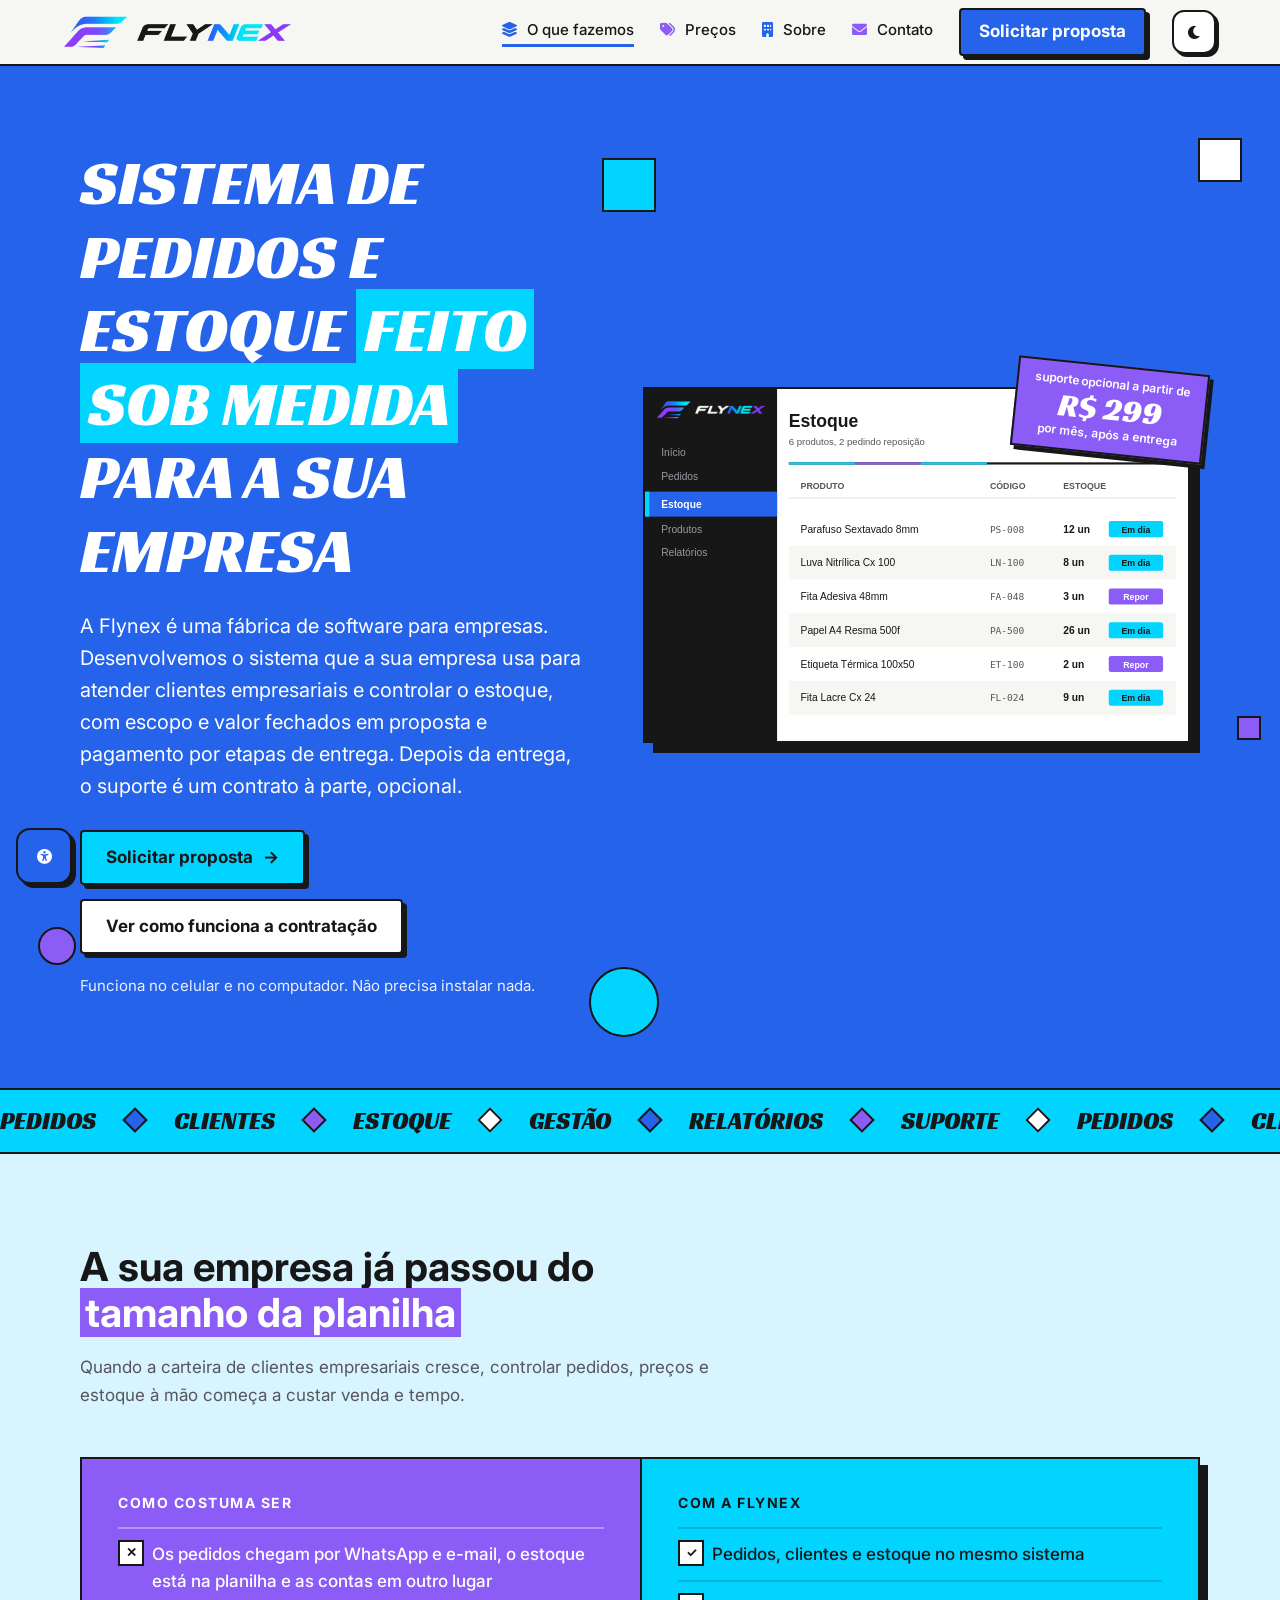
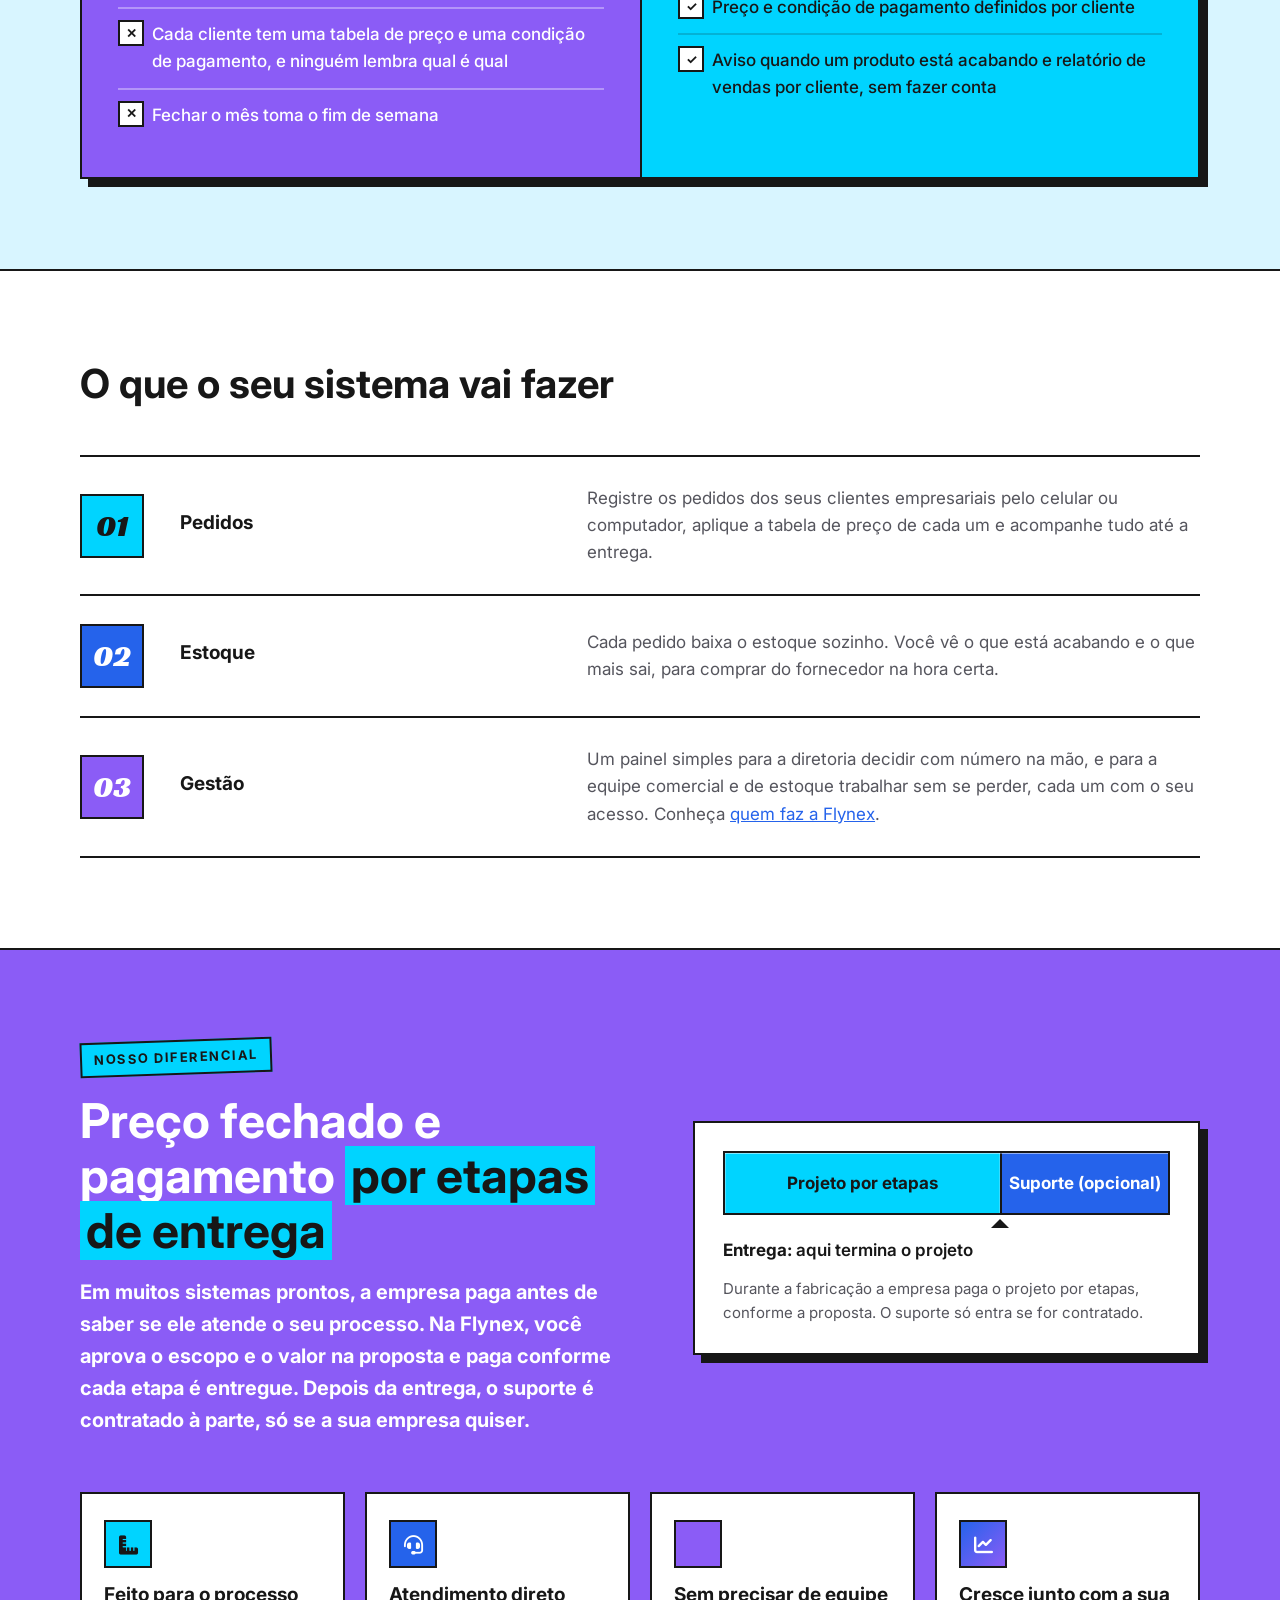
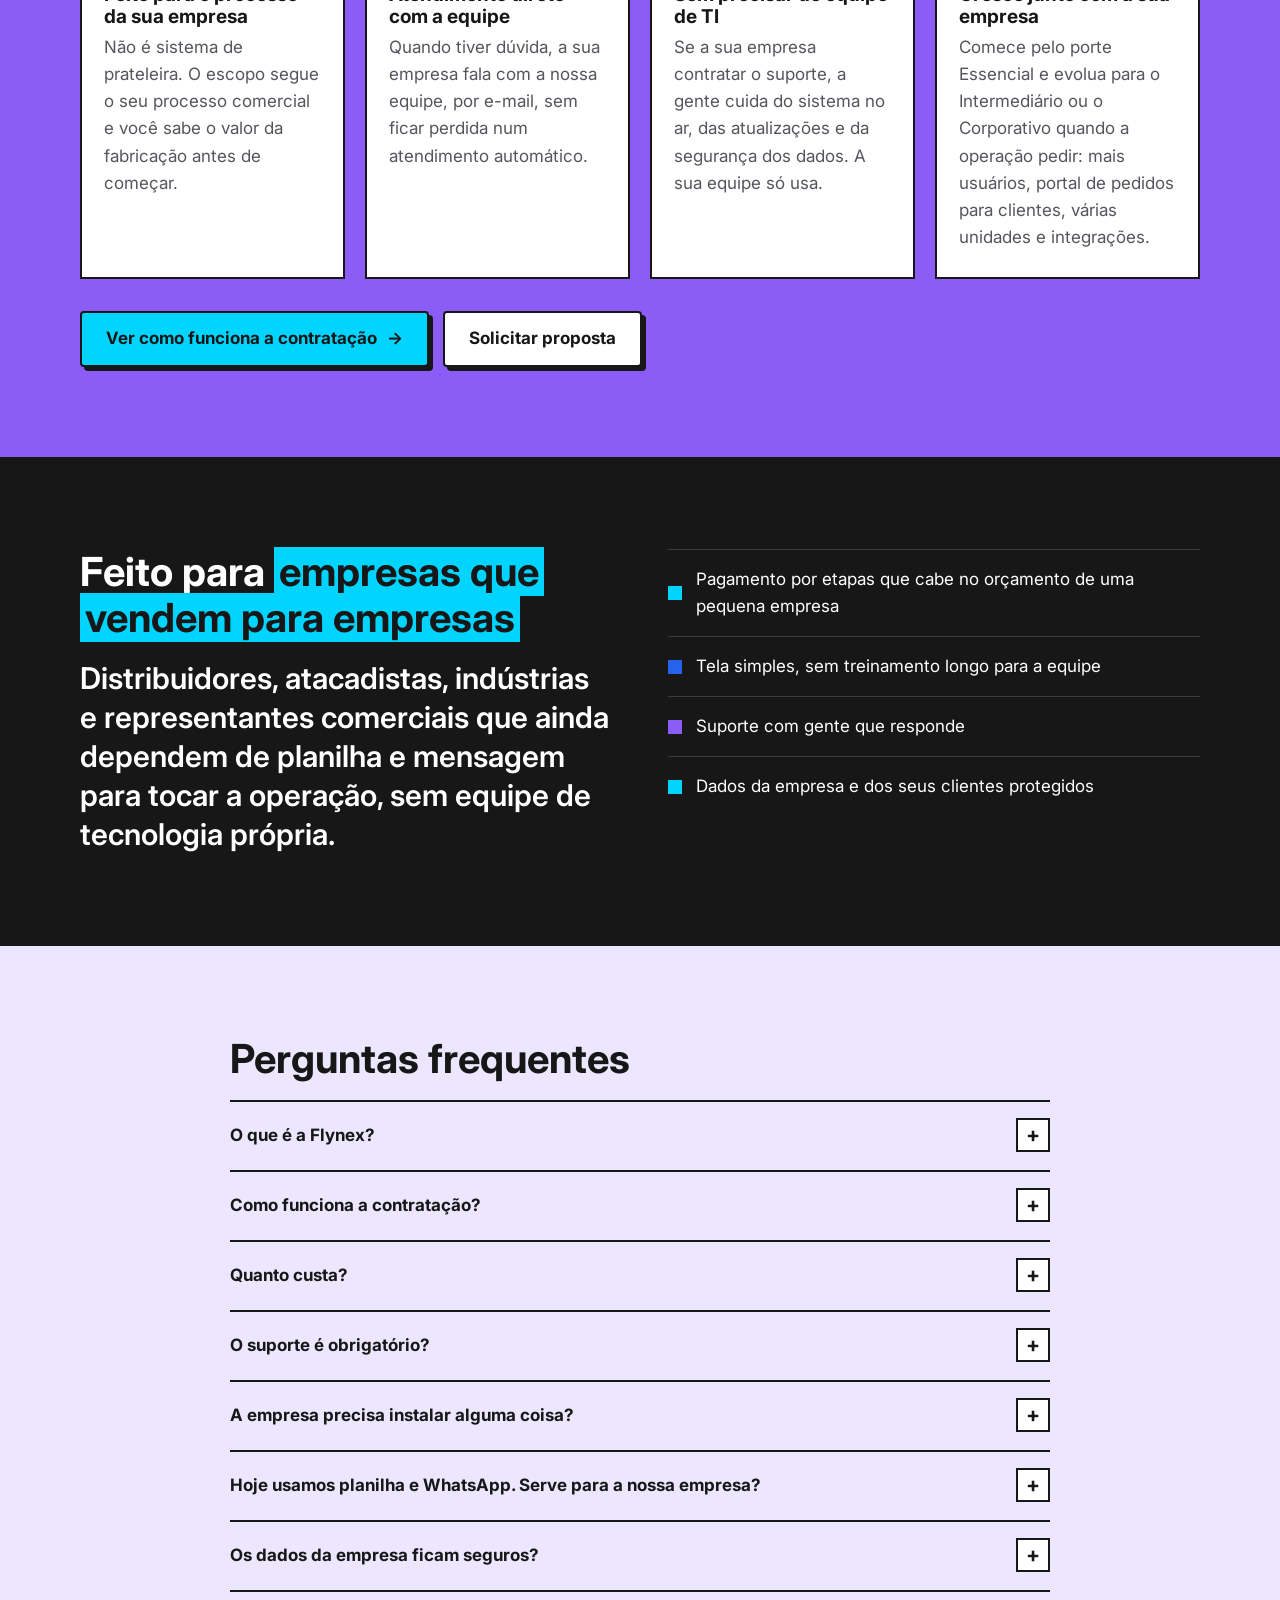
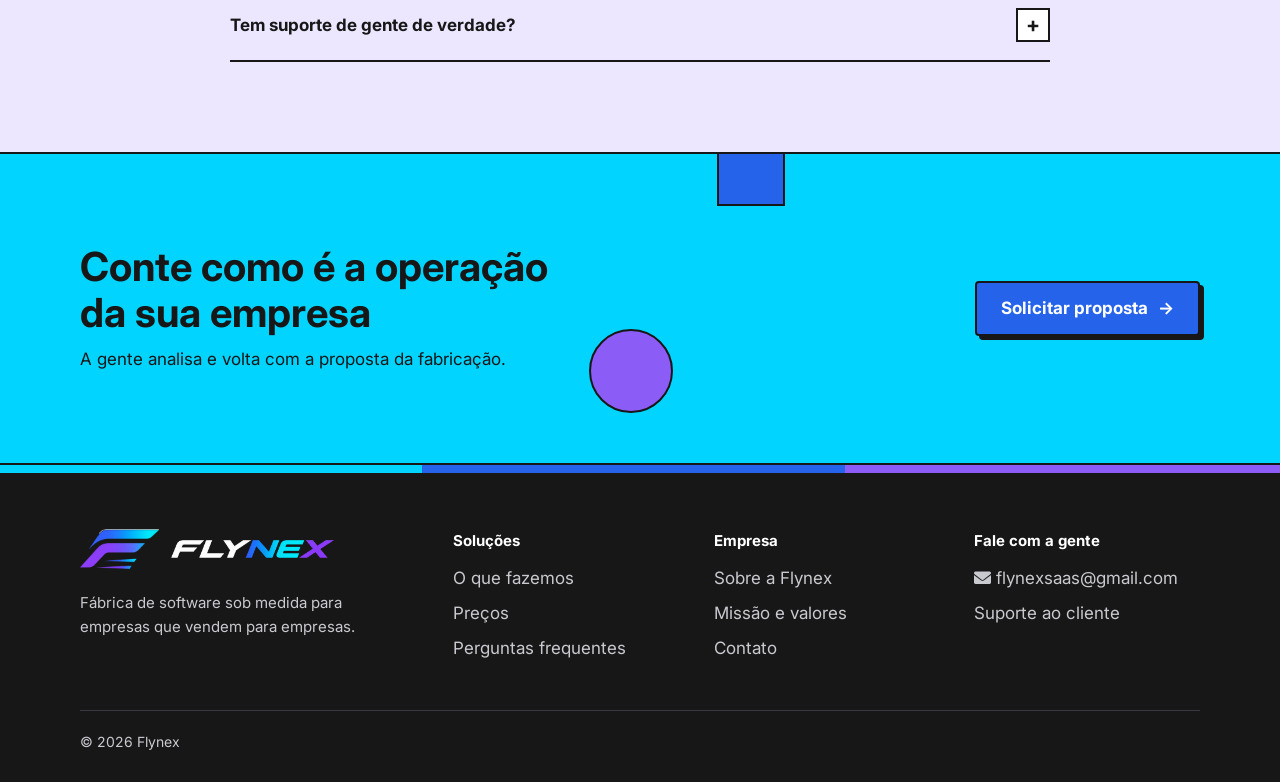
==== index.html @ c8883fd5 "Primeira versão do site Flynex (B2B) Co-Authored-By: Claude Sonnet 5.5 <noreply@anthropic.com> Claud" ====
<!doctype html>
<html lang="pt-BR">
  <head>
    <meta charset="UTF-8" />
    <meta name="viewport" content="width=device-width, initial-scale=1.0" />
    <title>
      Flynex | Software sob medida para empresas: pedidos e estoque
    </title>
    <meta name="theme-color" content="#2563EB" />
    <link rel="icon" href="IMG/favicon-32.png" type="image/png" sizes="32x32" />
    <link rel="icon" href="IMG/icon-192.png" type="image/png" sizes="192x192" />
    <link rel="apple-touch-icon" href="IMG/apple-touch-icon.png" />
    <link
      rel="stylesheet"
      href="https://fonts.googleapis.com/css2?family=Inter:wght@400;500;600;700&family=Racing+Sans+One&display=swap"
    />
    <link
      rel="stylesheet"
      href="https://cdnjs.cloudflare.com/ajax/libs/font-awesome/6.0.0-beta3/css/all.min.css"
    />
    <link rel="stylesheet" href="CSS/style.css" />
    <link rel="stylesheet" href="CSS/acessibilidade.css" />
    <link rel="stylesheet" href="CSS/tema.css" />
    <script>
      document.documentElement.classList.add("js");
    </script>
    <script src="JS/tema.js"></script>
    <script src="JS/acessibilidade.js"></script>
  </head>

  <body>
    <div class="progress" id="progress"></div>
    <header>
      <a class="logo" href="index.html" aria-label="Flynex, página inicial"
        ><img class="logo-mark logo-mark-claro" src="IMG/logo-simbolo.png" alt="" width="63" height="32" /><img class="logo-mark logo-mark-escuro" src="IMG/logo-simbolo-escuro.png" alt="" width="86" height="32" /><img
          class="logo-word logo-word-claro"
          src="IMG/logotipo-claro.png"
          alt="Flynex"
          width="150"
          height="17" /><img
          class="logo-word logo-word-escuro"
          src="IMG/logotipo-escuro.png"
          alt="Flynex"
          width="150"
          height="17"
      /></a>
      <button class="burger" id="burger">
        <span></span><span></span><span></span>
      </button>
      <nav id="menu">
        <a href="index.html#solucoes" class="ativo"
          ><i class="fas fa-layer-group"></i> O que fazemos</a
        >
        <a href="precos.html"><i class="fas fa-tags"></i> Preços</a>
        <a href="sobre.html"><i class="fas fa-building"></i> Sobre</a>
        <a href="contato.html"><i class="fas fa-envelope"></i> Contato</a>
        <a class="btn btn-primary btn-sm" href="contato.html?assunto=proposta"
          >Solicitar proposta</a
        >
      </nav>
    </header>

    <main id="conteudo">
      <section class="hero">
        <div class="shapes">
          <span></span><span></span><span></span><span></span><span></span>
        </div>
        <div class="container hero-grid">
          <div class="hero-txt">
            <h1>
              Sistema de pedidos e estoque
              <span class="hl">feito sob medida</span> para a sua empresa
            </h1>
            <p class="lead">
              A Flynex é uma fábrica de software para empresas. Desenvolvemos o sistema que a sua empresa usa para atender clientes empresariais e controlar o estoque, com escopo e valor fechados em proposta e pagamento por etapas de entrega. Depois da entrega, o suporte é um contrato à parte, opcional.
            </p>
            <div class="cta-row">
              <a
                class="btn btn-cyan btn-go"
                href="contato.html?assunto=proposta"
                >Solicitar proposta</a
              >
              <a class="btn" href="precos.html">Ver como funciona a contratação</a>
            </div>
            <p class="fine">
              Funciona no celular e no computador. Não precisa instalar nada.
            </p>
          </div>
          <div class="shot-wrap">
            <div class="sticker">
              <small>suporte opcional a partir de</small><strong>R$ 299</strong ><small>por mês, após a entrega</small>
            </div>
            <img
              class="shot"
              src="IMG/tela-estoque.svg"
              alt="Tela de estoque da Flynex com lista de produtos, quantidades e aviso de reposição"
            />
          </div>
        </div>
      </section>

      <div class="strip">
        <div class="strip-track">
          <span>Pedidos</span><span>Clientes</span><span>Estoque</span
          ><span>Gestão</span><span>Relatórios</span><span>Suporte</span>
          <span>Pedidos</span><span>Clientes</span><span>Estoque</span
          ><span>Gestão</span><span>Relatórios</span><span>Suporte</span>
        </div>
      </div>

      <section class="block bg-sky">
        <div class="container">
          <div class="intro reveal">
            <h2>
              A sua empresa já passou do
              <span class="hl hl-purple">tamanho da planilha</span>
            </h2>
            <p>
              Quando a carteira de clientes empresariais cresce, controlar
              pedidos, preços e estoque à mão começa a custar venda e tempo.
            </p>
          </div>
          <div class="vs reveal">
            <div class="antes">
              <h3>Como costuma ser</h3>
              <ul>
                <li>
                  Os pedidos chegam por WhatsApp e e-mail, o estoque está na
                  planilha e as contas em outro lugar
                </li>
                <li>
                  Cada cliente tem uma tabela de preço e uma condição de
                  pagamento, e ninguém lembra qual é qual
                </li>
                <li>Fechar o mês toma o fim de semana</li>
              </ul>
            </div>
            <div class="depois">
              <h3>Com a Flynex</h3>
              <ul>
                <li>Pedidos, clientes e estoque no mesmo sistema</li>
                <li>Preço e condição de pagamento definidos por cliente</li>
                <li>
                  Aviso quando um produto está acabando e relatório de vendas
                  por cliente, sem fazer conta
                </li>
              </ul>
            </div>
          </div>
        </div>
      </section>

      <section class="block bg-white" id="solucoes">
        <div class="container">
          <div class="intro reveal">
            <h2>O que o seu sistema vai fazer</h2>
          </div>
          <div class="rows">
            <div class="row reveal">
              <span class="n">01</span>
              <h3>Pedidos</h3>
              <p>
                Registre os pedidos dos seus clientes empresariais pelo celular
                ou computador, aplique a tabela de preço de cada um e acompanhe
                tudo até a entrega.
              </p>
            </div>
            <div class="row reveal">
              <span class="n">02</span>
              <h3>Estoque</h3>
              <p>
                Cada pedido baixa o estoque sozinho. Você vê o que está acabando
                e o que mais sai, para comprar do fornecedor na hora certa.
              </p>
            </div>
            <div class="row reveal">
              <span class="n">03</span>
              <h3>Gestão</h3>
              <p>
                Um painel simples para a diretoria decidir com número na mão, e
                para a equipe comercial e de estoque trabalhar sem se perder,
                cada um com o seu acesso. Conheça
                <a href="sobre.html">quem faz a Flynex</a>.
              </p>
            </div>
          </div>
        </div>
      </section>

      <section class="block bg-purple" id="diferencial">
        <div class="container">
          <div class="diff-top">
            <div class="reveal">
              <span class="kicker">Nosso diferencial</span>
              <h2>
                Preço fechado e pagamento <span class="hl">por etapas de entrega</span>
              </h2>
              <p class="diff-lead">
                Em muitos sistemas prontos, a empresa paga antes de saber se ele atende o seu processo. Na Flynex, você aprova o escopo e o valor na proposta e paga conforme cada etapa é entregue. Depois da entrega, o suporte é contratado à parte, só se a sua empresa quiser.
              </p>
            </div>
            <div class="timeline reveal">
              <div class="tl-bar">
                <div class="tl-a"><span>Projeto por etapas</span></div>
                <div class="tl-b"><span>Suporte (opcional)</span></div>
              </div>
              <p class="tl-flag">
                <strong>Entrega:</strong> aqui termina o projeto
              </p>
              <p class="tl-sub">
                Durante a fabricação a empresa paga o projeto por etapas, conforme a proposta. O suporte só entra se for contratado.
              </p>
            </div>
          </div>
          <div class="diff-cards">
            <article class="reveal">
              <i class="fas fa-ruler-combined"></i>
              <h3>Feito para o processo da sua empresa</h3>
              <p>
                Não é sistema de prateleira. O escopo segue o seu processo
                comercial e você sabe o valor da fabricação antes de começar.
              </p>
            </article>
            <article class="reveal">
              <i class="fas fa-headset"></i>
              <h3>Atendimento direto com a equipe</h3>
              <p>
                Quando tiver dúvida, a sua empresa fala com a nossa equipe, por
                e-mail, sem ficar perdida num atendimento automático.
              </p>
            </article>
            <article class="reveal">
              <i class="fas fa-shield-halved"></i>
              <h3>Sem precisar de equipe de TI</h3>
              <p>
                Se a sua empresa contratar o suporte, a gente cuida do sistema no ar, das atualizações e da segurança dos dados. A sua equipe só usa.
              </p>
            </article>
            <article class="reveal">
              <i class="fas fa-chart-line"></i>
              <h3>Cresce junto com a sua empresa</h3>
              <p>
                Comece pelo porte Essencial e evolua para o Intermediário ou o
                Corporativo quando a operação pedir: mais usuários, portal de
                pedidos para clientes, várias unidades e integrações.
              </p>
            </article>
          </div>
          <div class="diff-cta reveal">
            <a class="btn btn-cyan btn-go" href="precos.html"
              >Ver como funciona a contratação</a
            ><a class="btn" href="contato.html?assunto=proposta"
              >Solicitar proposta</a
            >
          </div>
        </div>
      </section>

      <section class="block dark">
        <div class="container split">
          <div class="reveal">
            <h2>
              Feito para <span class="hl">empresas que vendem para empresas</span>
            </h2>
            <p class="big">
              Distribuidores, atacadistas, indústrias e representantes
              comerciais que ainda dependem de planilha e mensagem para tocar a
              operação, sem equipe de tecnologia própria.
            </p>
          </div>
          <ul class="checks reveal">
            <li>Pagamento por etapas que cabe no orçamento de uma pequena empresa</li>
            <li>Tela simples, sem treinamento longo para a equipe</li>
            <li>Suporte com gente que responde</li>
            <li>Dados da empresa e dos seus clientes protegidos</li>
          </ul>
        </div>
      </section>

      <section class="block bg-lilac" id="perguntas">
        <div class="container perguntas">
          <h2 class="reveal">Perguntas frequentes</h2>
          <details class="reveal">
            <summary>O que é a Flynex?</summary>
            <p>
              É uma fábrica de software para empresas. A gente constrói o
              sistema de pedidos e estoque sob medida para a operação da sua
              empresa e entrega pronto. Depois, se a empresa quiser, seguimos cuidando dele com um contrato de suporte. A sua equipe usa pelo navegador ou pelo
              celular.
            </p>
          </details>
          <details class="reveal">
            <summary>Como funciona a contratação?</summary>
            <p>
              A sua empresa envia a solicitação de proposta e conta como a
              operação funciona hoje. A gente analisa e responde por e-mail com
              a proposta, com o escopo e o valor da fabricação. Aprovada a
              proposta, começamos a fabricação.
            </p>
          </details>
          <details class="reveal">
            <summary>Quanto custa?</summary>
            <p>
              São duas partes. O projeto de fabricação, cujo valor depende do porte e vem fechado na proposta, pago por etapas, e o contrato de suporte, opcional, a partir de R$ 299 por mês, que só começa depois da entrega.
            </p>
          </details>
          <details class="reveal">
            <summary>O suporte é obrigatório?</summary>
            <p>
              Não. Depois da entrega, a sua empresa decide se contrata o suporte. Se contratar, a cobrança mensal começa a partir da entrega do software pronto.
            </p>
          </details>
          <details class="reveal">
            <summary>A empresa precisa instalar alguma coisa?</summary>
            <p>
              Não. A equipe acessa pelo navegador do computador ou do celular.
              As atualizações ficam por nossa conta e você não precisa de
              ninguém de TI.
            </p>
          </details>
          <details class="reveal">
            <summary>
              Hoje usamos planilha e WhatsApp. Serve para a nossa empresa?
            </summary>
            <p>
              Foi feito para esse caso. A ideia é parar de conferir estoque e
              preço na mão e ter clientes, produtos e pedidos no mesmo lugar.
            </p>
          </details>
          <details class="reveal">
            <summary>Os dados da empresa ficam seguros?</summary>
            <p>
              A conexão é protegida por HTTPS e os dados só ficam acessíveis
              para quem a sua empresa autorizar.
            </p>
          </details>
          <details class="reveal">
            <summary>Tem suporte de gente de verdade?</summary>
            <p>
              Tem. A sua empresa fala com a nossa equipe por e-mail, inclusive
              para tirar dúvidas no dia a dia.
            </p>
          </details>
        </div>
      </section>

      <section class="block cta bg-cyan">
        <div class="container wrap reveal">
          <div>
            <h2>Conte como é a operação da sua empresa</h2>
            <p>A gente analisa e volta com a proposta da fabricação.</p>
          </div>
          <a
            class="btn btn-primary btn-go"
            href="contato.html?assunto=proposta"
            >Solicitar proposta</a
          >
        </div>
      </section>
    </main>

    <footer>
      <div class="container">
        <div class="fgrid">
          <div>
            <a
              class="flogo"
              href="index.html"
              aria-label="Flynex, página inicial"
              ><img class="logo-mark logo-mark-claro" src="IMG/logo-simbolo.png" alt="" width="79" height="40" loading="lazy" /><img class="logo-mark logo-mark-escuro" src="IMG/logo-simbolo-escuro.png" alt="" width="108" height="40" loading="lazy" /><img
                class="logo-word"
                src="IMG/logotipo-escuro.png"
                alt="Flynex"
                width="160"
                height="18"
                loading="lazy"
            /></a>
            <p>
              Fábrica de software sob medida para empresas que vendem para empresas.
            </p>
          </div>
          <div>
            <p class="ft">Soluções</p>
            <ul>
              <li><a href="index.html#solucoes">O que fazemos</a></li>
              <li><a href="precos.html">Preços</a></li>
              <li><a href="index.html#perguntas">Perguntas frequentes</a></li>
            </ul>
          </div>
          <div>
            <p class="ft">Empresa</p>
            <ul>
              <li><a href="sobre.html">Sobre a Flynex</a></li>
              <li><a href="sobre.html#valores">Missão e valores</a></li>
              <li><a href="contato.html">Contato</a></li>
            </ul>
          </div>
          <div>
            <p class="ft">Fale com a gente</p>
            <ul>
              <li>
                <a href="mailto:flynexsaas@gmail.com"
                  ><i class="fas fa-envelope"></i> flynexsaas@gmail.com</a
                >
              </li>
              <li><a href="contato.html?assunto=suporte">Suporte ao cliente</a></li>
            </ul>
          </div>
        </div>
        <p class="copy">&copy; 2026 Flynex</p>
      </div>
    </footer>

    <script src="JS/main.js"></script>
  </body>
</html>
---- CSS/style.css ----
:root {
  --ink: #171717;
  --paper: #f6f6f3;
  --blue: #2563eb;
  --cyan: #00d4ff;
  --purple: #8b5cf6;
  --sky: #d8f5ff;
  --lilac: #ece6ff;
  --muted: #55555d;
  --line: #dadad4;
  --surface: #ffffff;
  --dark: #171717;
}

* {
  margin: 0;
  padding: 0;
  box-sizing: border-box;
}

html {
  scroll-behavior: smooth;
}

[id] {
  scroll-margin-top: 80px;
}

body {
  font-family: "Inter", Arial, sans-serif;
  background: var(--paper);
  color: var(--ink);
  line-height: 1.6;
  font-size: 17px;
  overflow-x: hidden;
}

img {
  max-width: 100%;
  height: auto;
  display: block;
}

a {
  color: var(--blue);
}

ul {
  list-style: none;
}

::selection {
  background: var(--cyan);
}

.container {
  width: 90%;
  max-width: 1120px;
  margin: 0 auto;
}

.container.perguntas {
  max-width: 820px;
}

h1,
h2,
h3 {
  font-weight: 700;
  line-height: 1.15;
}

h1 {
  font-family: "Racing Sans One", "Inter", sans-serif;
  font-weight: 400;
  font-size: 64px;
  text-transform: uppercase;
}

h2 {
  font-size: 40px;
  margin-bottom: 18px;
}

h3 {
  font-size: 19px;
  margin-bottom: 6px;
}

.progress {
  position: fixed;
  top: 0;
  left: 0;
  width: 100%;
  height: 4px;
  z-index: 120;
  background: linear-gradient(90deg, var(--cyan), var(--blue), var(--purple));
  transform: scaleX(0);
  transform-origin: left;
}

/* ====== cabeçalho ====== */

header {
  --hh: 66px;
  height: var(--hh);
  background: var(--paper);
  border-bottom: 2px solid var(--ink);
  position: sticky;
  top: 0;
  z-index: 100;
  padding: 0 5%;
  display: flex;
  justify-content: space-between;
  align-items: center;
  transition:
    height 0.25s,
    box-shadow 0.25s;
}

header.scrolled {
  --hh: 56px;
  box-shadow: 0 6px 0 #17171714;
}

.logo {
  display: flex;
  align-items: center;
  gap: 10px;
}

.logo .logo-mark {
  height: 32px;
  width: auto;
  transition: transform 0.3s;
}

.logo .logo-word {
  height: 17px;
  width: auto;
}

.logo:hover .logo-mark {
  transform: rotate(-6deg) scale(1.08);
}

nav {
  display: flex;
  align-items: center;
  gap: 26px;
}

nav a {
  --c: var(--blue);
  color: var(--ink);
  text-decoration: none;
  font-weight: 500;
  font-size: 15px;
  padding: 6px 0;
}

nav a:nth-child(even) {
  --c: var(--purple);
}

nav a i {
  margin-right: 6px;
  color: var(--c);
  transition: transform 0.25s;
}

nav a:hover i {
  transform: translateY(-3px) rotate(-10deg);
}

nav a::after {
  content: "";
  display: block;
  height: 3px;
  margin-top: 2px;
  background: var(--c);
  transform: scaleX(0);
  transform-origin: left;
  transition: transform 0.25s;
}

nav a:hover::after,
nav a.ativo::after {
  transform: scaleX(1);
}

nav a.btn::after {
  display: none;
}

nav a.btn {
  color: #ffffff;
  padding: 8px 18px;
}

.burger {
  display: none;
  width: 46px;
  height: 46px;
  background: var(--cyan);
  border: 2px solid var(--ink);
  cursor: pointer;
  position: relative;
}

.burger span {
  position: absolute;
  left: 10px;
  right: 10px;
  height: 3px;
  background: var(--ink);
  transition:
    transform 0.25s,
    opacity 0.2s;
}

.burger span:nth-child(1) {
  top: 13px;
}

.burger span:nth-child(2) {
  top: 20px;
}

.burger span:nth-child(3) {
  top: 27px;
}

.burger.open span:nth-child(1) {
  transform: translateY(7px) rotate(45deg);
}

.burger.open span:nth-child(2) {
  opacity: 0;
}

.burger.open span:nth-child(3) {
  transform: translateY(-7px) rotate(-45deg);
}

/* ====== botões ====== */

.btn {
  display: inline-flex;
  align-items: center;
  justify-content: center;
  min-height: 48px;
  padding: 12px 24px;
  font-family: inherit;
  font-size: 17px;
  font-weight: 700;
  color: var(--ink);
  background: var(--surface);
  border: 2px solid var(--ink);
  border-radius: 4px;
  box-shadow: 4px 4px 0 var(--ink);
  text-decoration: none;
  cursor: pointer;
  transition:
    transform 0.15s,
    box-shadow 0.15s;
}

.btn:hover {
  transform: translate(-2px, -2px);
  box-shadow: 6px 6px 0 var(--ink);
}

.btn:active {
  transform: translate(3px, 3px);
  box-shadow: none;
}

.btn-primary {
  background: var(--blue);
  color: #ffffff;
}

.btn-cyan {
  background: var(--cyan);
}

.btn-go::after {
  content: "\2192";
  margin-left: 10px;
  transition: transform 0.2s;
}

.btn-go:hover::after {
  transform: translateX(5px);
}

/* ====== seções e fundos ====== */

section.block {
  padding: 90px 0;
  border-bottom: 2px solid var(--ink);
}

.bg-white {
  background: var(--surface);
}

.bg-sky {
  background: var(--sky);
}

.bg-lilac {
  background: var(--lilac);
}

.bg-blue {
  background: var(--blue);
  color: #ffffff;
  --a: var(--cyan);
  --b: var(--purple);
}

.bg-cyan {
  background: var(--cyan);
  --a: var(--purple);
  --b: var(--blue);
}

.bg-purple {
  background: var(--purple);
  color: #ffffff;
  --a: var(--cyan);
  --b: var(--blue);
}

.dark {
  background: var(--dark);
  color: #ffffff;
}

.dark p {
  color: #c9c9d0;
}

.intro {
  max-width: 640px;
  margin-bottom: 48px;
}

.intro p {
  color: var(--muted);
}

.hl {
  background: var(--cyan) no-repeat left / 100% 100%;
  color: var(--ink);
  padding: 0 0.12em;
  box-decoration-break: clone;
  -webkit-box-decoration-break: clone;
}

.hl-white {
  background-color: #ffffff;
}

.hl-purple {
  background-color: var(--purple);
  color: #ffffff;
}

.js .hl {
  background-size: 0% 100%;
  color: inherit;
  transition:
    background-size 0.7s ease 0.5s,
    color 0.3s ease 0.8s;
}

.js .ready .hero .hl,
.js .ready .page-hero .hl,
.js .in .hl {
  background-size: 100% 100%;
  color: var(--ink);
}

.js .ready .hl-purple,
.js .in .hl-purple {
  color: #ffffff;
}

.page-hero,
.cta {
  position: relative;
  overflow: hidden;
}

.page-hero > .container,
.cta > .container {
  position: relative;
  z-index: 1;
}

.page-hero::before,
.page-hero::after,
.cta::before,
.cta::after {
  content: "";
  position: absolute;
  border: 2px solid var(--ink);
  animation: drift 8s ease-in-out infinite;
}

.page-hero::before,
.cta::before {
  width: 120px;
  height: 120px;
  border-radius: 50%;
  background: var(--a);
  right: 8%;
  top: 18%;
}

.page-hero::after,
.cta::after {
  width: 64px;
  height: 64px;
  background: var(--b);
  right: 21%;
  bottom: -14px;
  --r: 20deg;
  animation-duration: 10s;
  animation-direction: reverse;
}

.cta::before {
  right: auto;
  left: 46%;
  top: auto;
  bottom: 16%;
  width: 80px;
  height: 80px;
}

.cta::after {
  right: auto;
  left: 56%;
  bottom: auto;
  top: -16px;
}

@keyframes drift {
  0%,
  100% {
    translate: 0 0;
    rotate: var(--r, 0deg);
  }
  50% {
    translate: 0 -16px;
    rotate: calc(var(--r, 0deg) + 16deg);
  }
}

.page-hero {
  padding: 70px 0 56px;
  border-bottom: 2px solid var(--ink);
}

.page-hero p {
  max-width: 58ch;
  margin-top: 16px;
  font-size: 20px;
}

.page-hero.bg-blue p,
.page-hero.bg-purple p {
  font-weight: 700;
}

.page-hero .container > * {
  animation: subir 0.7s ease backwards;
}

.page-hero .container > :nth-child(2) {
  animation-delay: 0.15s;
}

.page-hero .container > :nth-child(3) {
  animation-delay: 0.3s;
}

.crumbs {
  font-size: 14px;
  margin-bottom: 18px;
  font-weight: 600;
}

.crumbs a {
  color: inherit;
}

/* ====== topo da home ====== */

.hero {
  position: relative;
  padding: 80px 0 90px;
  border-bottom: 2px solid var(--ink);
  background: var(--blue);
  color: #ffffff;
  overflow: hidden;
}

.hero-grid {
  position: relative;
  z-index: 1;
  display: grid;
  grid-template-columns: 1fr 1.1fr;
  gap: 56px;
  align-items: center;
}

.hero-txt > * {
  animation: subir 0.7s ease backwards;
}

.hero-txt > :nth-child(2) {
  animation-delay: 0.25s;
}

.hero-txt > :nth-child(3) {
  animation-delay: 0.4s;
}

.hero-txt > :nth-child(4) {
  animation-delay: 0.55s;
}

.lead {
  font-size: 20px;
  margin: 22px 0 28px;
  max-width: 46ch;
}

.cta-row {
  display: flex;
  gap: 14px;
  flex-wrap: wrap;
}

.fine {
  font-size: 15px;
  margin-top: 20px;
  opacity: 0.9;
}

.shapes {
  position: absolute;
  top: 0;
  left: 0;
  right: 0;
  bottom: 0;
  pointer-events: none;
  translate: calc(var(--mx, 0) * -18px) calc(var(--my, 0) * -18px);
  transition: translate 0.4s ease-out;
}

.shapes span {
  position: absolute;
  border: 2px solid var(--ink);
  animation: drift 8s ease-in-out infinite;
}

.shapes span:nth-child(1) {
  width: 54px;
  height: 54px;
  background: var(--cyan);
  top: 9%;
  left: 47%;
  --r: 12deg;
}

.shapes span:nth-child(2) {
  width: 38px;
  height: 38px;
  background: var(--purple);
  border-radius: 50%;
  bottom: 12%;
  left: 3%;
  animation-duration: 6s;
}

.shapes span:nth-child(3) {
  width: 44px;
  height: 44px;
  background: #ffffff;
  top: 7%;
  right: 3%;
  --r: 45deg;
  animation-duration: 9s;
}

.shapes span:nth-child(4) {
  width: 70px;
  height: 70px;
  background: var(--cyan);
  border-radius: 50%;
  bottom: 5%;
  left: 46%;
  animation-duration: 11s;
}

.shapes span:nth-child(5) {
  width: 24px;
  height: 24px;
  background: var(--purple);
  bottom: 34%;
  right: 1.5%;
  --r: 30deg;
  animation-duration: 5s;
}

.shot-wrap {
  position: relative;
  padding: 0 10px 14px 0;
  translate: calc(var(--mx, 0) * 10px) calc(var(--my, 0) * 8px);
  transition: translate 0.4s ease-out;
  animation: subir 0.8s ease 0.3s backwards;
}

.shot {
  border: 2px solid var(--ink);
  background: #ffffff;
  box-shadow: 10px 10px 0 var(--ink);
  animation: flutua 6s ease-in-out infinite;
}

@keyframes flutua {
  50% {
    transform: translateY(-10px);
  }
}

.sticker {
  position: absolute;
  top: -22px;
  right: -6px;
  z-index: 2;
  display: flex;
  flex-direction: column;
  align-items: center;
  padding: 10px 16px 12px;
  background: var(--purple);
  color: #ffffff;
  border: 2px solid var(--ink);
  box-shadow: 4px 4px 0 var(--ink);
  transform: rotate(6deg);
  text-align: center;
  line-height: 1.15;
  animation: pop 0.6s ease 1s backwards;
}

.sticker small {
  font-size: 12px;
  font-weight: 600;
}

.sticker strong {
  font-family: "Racing Sans One", sans-serif;
  font-weight: 400;
  font-size: 32px;
}

@keyframes pop {
  from {
    opacity: 0;
    transform: rotate(-20deg) scale(0.4);
  }
}

.strip {
  background: var(--cyan);
  border-bottom: 2px solid var(--ink);
  overflow: hidden;
  white-space: nowrap;
}

.strip-track {
  display: inline-flex;
  animation: marquee 32s linear infinite;
}

.strip:hover .strip-track {
  animation-play-state: paused;
}

.strip span {
  font-family: "Racing Sans One", sans-serif;
  font-size: 24px;
  text-transform: uppercase;
  padding: 12px 0;
}

.strip span::after {
  content: "";
  display: inline-block;
  width: 14px;
  height: 14px;
  border: 2px solid var(--ink);
  margin: 0 30px;
  transform: rotate(45deg);
}

.strip span:nth-child(3n + 1)::after {
  background: var(--blue);
}

.strip span:nth-child(3n + 2)::after {
  background: var(--purple);
}

.strip span:nth-child(3n)::after {
  background: #ffffff;
}

@keyframes marquee {
  to {
    transform: translateX(-50%);
  }
}

.vs {
  display: grid;
  grid-template-columns: 1fr 1fr;
  border: 2px solid var(--ink);
  box-shadow: 8px 8px 0 var(--ink);
}

.vs > div {
  padding: 36px;
}

.vs .antes {
  background: var(--purple);
  color: #ffffff;
}

.vs .antes li {
  border-top-color: #b495f9;
}

.vs .depois {
  background: var(--cyan);
  border-left: 2px solid var(--ink);
}

.vs h3 {
  font-size: 14px;
  text-transform: uppercase;
  letter-spacing: 1.5px;
  margin-bottom: 16px;
}

.vs li {
  padding: 12px 0 12px 34px;
  border-top: 2px solid #04b2d5;
  font-weight: 500;
  position: relative;
}

.vs li::before {
  position: absolute;
  left: 0;
  top: 11px;
  width: 22px;
  height: 22px;
  display: flex;
  align-items: center;
  justify-content: center;
  background: var(--surface);
  color: var(--ink);
  border: 2px solid var(--ink);
  font-size: 13px;
  font-weight: 700;
}

.vs .antes li::before {
  content: "\2715";
}

.vs .depois li::before {
  content: "\2713";
}

.js .vs li {
  opacity: 0;
}

.js .vs.in li {
  opacity: 1;
  animation: entra-lado 0.5s ease backwards;
}

.js .vs.in li:nth-child(1) {
  animation-delay: 0.3s;
}

.js .vs.in li:nth-child(2) {
  animation-delay: 0.45s;
}

.js .vs.in li:nth-child(3) {
  animation-delay: 0.6s;
}

@keyframes entra-lado {
  from {
    opacity: 0;
    transform: translateX(-18px);
  }
}

.rows {
  border-top: 2px solid var(--ink);
}

.row {
  --c: var(--cyan);
  --cl: var(--sky);
  display: grid;
  grid-template-columns: 76px 1fr 1.6fr;
  gap: 24px;
  padding: 28px 0;
  border-bottom: 2px solid var(--ink);
  align-items: center;
  transition:
    padding 0.25s,
    background 0.25s;
}

.row:nth-child(2) {
  --c: var(--blue);
  --cl: #dce6fd;
}

.row:nth-child(3) {
  --c: var(--purple);
  --cl: var(--lilac);
}

.row:nth-child(n + 2) .n {
  color: #ffffff;
}

.row:hover {
  padding-left: 14px;
  background: var(--cl);
}

.row .n {
  width: 64px;
  height: 64px;
  display: flex;
  align-items: center;
  justify-content: center;
  font-family: "Racing Sans One", sans-serif;
  font-size: 30px;
  border: 2px solid var(--ink);
  background: var(--c);
  transition: transform 0.25s;
}

.row:hover .n {
  transform: rotate(-8deg) scale(1.1);
}

.row p {
  color: var(--muted);
}

.kicker {
  display: inline-block;
  background: var(--cyan);
  color: var(--ink);
  border: 2px solid var(--ink);
  font-weight: 700;
  font-size: 13px;
  letter-spacing: 1.5px;
  text-transform: uppercase;
  padding: 5px 12px;
  margin-bottom: 18px;
  transform: rotate(-2deg);
}

.diff-top {
  display: grid;
  grid-template-columns: 1.1fr 1fr;
  gap: 56px;
  align-items: center;
}

.diff-top h2 {
  font-size: 48px;
}

.diff-lead {
  font-weight: 700;
  font-size: 20px;
  max-width: 46ch;
}

.timeline {
  background: var(--surface);
  color: var(--ink);
  border: 2px solid var(--ink);
  box-shadow: 8px 8px 0 var(--ink);
  padding: 28px;
}

.tl-bar {
  display: grid;
  grid-template-columns: 62% 38%;
  height: 64px;
  border: 2px solid var(--ink);
}

.tl-bar > div {
  display: flex;
  align-items: center;
  justify-content: center;
  font-weight: 700;
}

.tl-a {
  background: var(--cyan);
}

.tl-b {
  background: var(--blue);
  color: #ffffff;
  border-left: 2px solid var(--ink);
}

.js .tl-a,
.js .tl-b {
  clip-path: inset(0 100% 0 0);
}

.js .timeline.in .tl-a {
  clip-path: inset(0);
  transition: clip-path 1s ease 0.2s;
}

.js .timeline.in .tl-b {
  clip-path: inset(0);
  transition: clip-path 0.7s ease 1.2s;
}

.tl-flag {
  position: relative;
  margin-top: 22px;
  font-weight: 600;
}

.tl-flag::before {
  content: "";
  position: absolute;
  left: 62%;
  top: -18px;
  margin-left: -9px;
  border: 9px solid transparent;
  border-top: 0;
  border-bottom-color: var(--ink);
}

.tl-sub {
  margin-top: 12px;
  color: var(--muted);
  font-size: 15px;
}

.diff-cards {
  display: grid;
  grid-template-columns: repeat(auto-fit, minmax(230px, 1fr));
  gap: 20px;
  margin-top: 56px;
}

.diff-cards article {
  background: var(--surface);
  color: var(--ink);
  border: 2px solid var(--ink);
  padding: 26px 22px;
  transition:
    transform 0.2s,
    box-shadow 0.2s;
}

.diff-cards article:hover {
  transform: translate(-3px, -3px) rotate(-0.6deg);
  box-shadow: 6px 6px 0 var(--ink);
}

.diff-cards i {
  display: flex;
  align-items: center;
  justify-content: center;
  width: 48px;
  height: 48px;
  margin-bottom: 16px;
  background: var(--cyan);
  border: 2px solid var(--ink);
  font-size: 19px;
  transition: transform 0.25s;
}

.diff-cards article:hover i {
  transform: rotate(-10deg) scale(1.12);
}

.diff-cards article:nth-child(2) i {
  background: var(--blue);
  color: #ffffff;
}

.diff-cards article:nth-child(3) i {
  background: var(--purple);
  color: #ffffff;
}

.diff-cards article:nth-child(4) i {
  background: linear-gradient(135deg, var(--blue), var(--purple));
  color: #ffffff;
}

.diff-cards p {
  color: var(--muted);
}

.diff-cta {
  margin-top: 32px;
  display: flex;
  gap: 14px;
  flex-wrap: wrap;
}

.split {
  display: grid;
  grid-template-columns: 1fr 1fr;
  gap: 56px;
  align-items: start;
}

.big {
  font-size: 30px;
  line-height: 1.3;
  font-weight: 600;
  color: #ffffff !important;
}

.checks li {
  padding: 16px 0;
  border-top: 1px solid #3a3a42;
  color: #ffffff;
  display: flex;
  align-items: center;
  gap: 14px;
  transition: padding 0.2s;
}

.checks li:hover {
  padding-left: 8px;
}

.checks li::before {
  content: "";
  flex: none;
  width: 14px;
  height: 14px;
  background: var(--cyan);
  transition: transform 0.3s;
}

.checks li:hover::before {
  transform: rotate(135deg) scale(1.2);
}

.checks li:nth-child(2)::before {
  background: var(--blue);
}

.checks li:nth-child(3)::before {
  background: var(--purple);
}

details {
  border-top: 2px solid var(--ink);
  padding: 20px 0;
}

details:last-of-type {
  border-bottom: 2px solid var(--ink);
}

summary {
  cursor: pointer;
  font-weight: 700;
  list-style: none;
  font-size: 17px;
  padding-right: 40px;
  position: relative;
  min-height: 28px;
}

summary::-webkit-details-marker {
  display: none;
}

summary:hover {
  color: var(--blue);
}

summary::after {
  content: "+";
  position: absolute;
  right: 0;
  top: -4px;
  width: 30px;
  height: 30px;
  display: flex;
  align-items: center;
  justify-content: center;
  background: var(--surface);
  color: var(--ink);
  border: 2px solid var(--ink);
  font-size: 21px;
  transition:
    transform 0.3s,
    background 0.3s,
    color 0.3s;
}

details[open] summary::after {
  content: "\2212";
  background: #000000;
  color: #ffffff;
  transform: rotate(180deg);
}

details p {
  color: var(--muted);
  margin-top: 12px;
  max-width: 68ch;
  animation: abre 0.35s ease;
}

@keyframes abre {
  from {
    opacity: 0;
    transform: translateY(-8px);
  }
}

.cta .wrap {
  display: flex;
  justify-content: space-between;
  align-items: center;
  gap: 28px;
  flex-wrap: wrap;
}

.cta h2 {
  margin: 0;
  max-width: 20ch;
}

.cta p {
  margin-top: 10px;
}

/* ===== preços ===== */

.pricebox {
  display: grid;
  grid-template-columns: 1.1fr 1fr;
  border: 2px solid var(--ink);
  box-shadow: 10px 10px 0 var(--ink);
}

.pricebox-main {
  background: var(--blue);
  color: #ffffff;
  padding: 48px;
  display: flex;
  flex-direction: column;
  justify-content: center;
}

.from {
  font-weight: 700;
  text-transform: uppercase;
  letter-spacing: 2px;
  font-size: 14px;
}

.amount {
  font-family: "Racing Sans One", sans-serif;
  font-size: 100px;
  line-height: 1;
  margin: 6px 0 10px;
  color: var(--cyan);
}

.amount small {
  font-family: "Inter", sans-serif;
  font-weight: 600;
  font-size: 19px;
  margin-left: 6px;
  color: #ffffff;
}

.when {
  font-weight: 700;
  font-size: 18px;
  max-width: 26ch;
  padding-top: 14px;
  border-top: 3px solid var(--cyan);
}

.pricebox-side {
  background: var(--surface);
  padding: 40px;
}

.pricebox-side h2 {
  font-size: 21px;
  margin-bottom: 14px;
}

.pricebox-side ul {
  margin-bottom: 20px;
}

.pricebox-side li {
  padding: 11px 0;
  border-top: 2px solid var(--line);
  display: flex;
  gap: 12px;
}

.pricebox-side li i {
  flex: none;
  display: flex;
  align-items: center;
  justify-content: center;
  width: 24px;
  height: 24px;
  margin-top: 2px;
  background: var(--cyan);
  border: 2px solid var(--ink);
  font-size: 11px;
}

.warn {
  background: var(--cyan);
  border: 2px solid var(--ink);
  padding: 14px 16px;
  font-weight: 600;
}

.flow {
  display: grid;
  grid-template-columns: repeat(3, 1fr);
  gap: 20px;
}

.flow li {
  border: 2px solid var(--ink);
  background: var(--surface);
  color: var(--ink);
  display: flex;
  flex-direction: column;
  transition:
    transform 0.2s,
    box-shadow 0.2s;
}

.flow li:hover,
.size:hover {
  transform: translate(-3px, -3px) rotate(-0.6deg);
  box-shadow: 6px 6px 0 var(--ink);
}

.flow .head {
  padding: 16px 20px;
  display: flex;
  align-items: center;
  gap: 14px;
  border-bottom: 2px solid var(--ink);
}

.flow .head b {
  font-family: "Racing Sans One", sans-serif;
  font-weight: 400;
  font-size: 35px;
  line-height: 1;
}

.flow .head h3 {
  margin: 0;
  font-size: 21px;
}

.flow li:nth-child(1) .head {
  background: var(--cyan);
}

.flow li:nth-child(2) .head {
  background: var(--blue);
  color: #ffffff;
}

.flow li:nth-child(3) .head {
  background: var(--purple);
  color: #ffffff;
}

.flow .body {
  padding: 22px 20px 24px;
}

.flow .body p {
  color: var(--muted);
}

.flow .tag {
  display: inline-block;
  margin-top: 14px;
  font-weight: 700;
  font-size: 14px;
  background: var(--dark);
  color: #ffffff;
  padding: 5px 10px;
}

.sizes {
  display: grid;
  grid-template-columns: repeat(3, 1fr);
  gap: 22px;
}

.size {
  border: 2px solid var(--ink);
  background: var(--surface);
  display: flex;
  flex-direction: column;
  transition:
    transform 0.2s,
    box-shadow 0.2s;
}

.size-head {
  padding: 18px 22px;
  border-bottom: 2px solid var(--ink);
}

.size-head h3 {
  margin: 0;
  font-size: 24px;
}

.size:nth-child(1) .size-head {
  background: var(--cyan);
}

.size:nth-child(2) .size-head {
  background: var(--blue);
  color: #ffffff;
}

.size:nth-child(3) .size-head {
  background: var(--purple);
  color: #ffffff;
}

.size-body {
  padding: 22px;
  display: flex;
  flex-direction: column;
  flex: 1;
}

.size-body > p {
  color: var(--muted);
  min-height: 5.2em;
}

.size dl {
  margin: 18px 0 24px;
  flex: 1;
}

.size dl div {
  padding: 12px 0;
  border-top: 2px solid var(--line);
  display: flex;
  justify-content: space-between;
  gap: 12px;
  flex-wrap: wrap;
}

.size dt {
  color: var(--muted);
}

.size dd {
  font-weight: 700;
  text-align: right;
}

/* ====== sobre ====== */

.two {
  display: grid;
  grid-template-columns: 1fr 1fr;
  gap: 56px;
}

.two p {
  color: var(--muted);
}

.two p + p {
  margin-top: 14px;
}

.two .destaque {
  color: var(--ink);
  font-weight: 600;
  font-size: 19px;
}

.two .destaque + p {
  margin-top: 18px;
}

.two .destaque + p a {
  color: var(--ink);
  font-weight: 700;
}

.miv-top {
  display: grid;
  grid-template-columns: 1fr 1fr;
  gap: 24px;
}

.miv-card {
  position: relative;
  overflow: hidden;
  min-height: 290px;
  padding: 46px;
  display: flex;
  flex-direction: column;
  justify-content: flex-end;
  border: 2px solid var(--ink);
  box-shadow: 8px 8px 0 var(--ink);
  transition:
    transform 0.25s,
    box-shadow 0.25s;
}

.miv-card:hover {
  transform: translate(-4px, -4px);
  box-shadow: 12px 12px 0 var(--ink);
}

.miv-card.missao {
  background: var(--blue);
  color: #ffffff;
}

.miv-card.visao {
  background: var(--cyan);
}

.miv-card > i {
  position: absolute;
  right: -14px;
  top: -10px;
  font-size: 190px;
  line-height: 1;
  opacity: 0.16;
  transform: rotate(-12deg);
  transition: transform 0.6s;
}

.miv-card:hover > i {
  transform: rotate(0) scale(1.08);
}

.tag-miv {
  position: relative;
  align-self: flex-start;
  margin-bottom: 18px;
  padding: 5px 14px;
  border: 2px solid var(--ink);
  background: var(--dark);
  color: #ffffff;
  font-weight: 700;
  font-size: 13px;
  letter-spacing: 2px;
  text-transform: uppercase;
}

.missao .tag-miv {
  background: #ffffff;
  color: var(--ink);
}

.miv-card p {
  position: relative;
  font-size: 28px;
  line-height: 1.3;
  font-weight: 600;
}

.miv-sub {
  display: flex;
  align-items: center;
  gap: 16px;
  margin: 60px 0 22px;
  font-size: 32px;
}

.miv-sub::after {
  content: "";
  flex: 1;
  height: 2px;
  background: var(--ink);
}

.miv-vals {
  display: grid;
  grid-template-columns: repeat(3, 1fr);
  gap: 20px;
}

.val {
  --c: var(--cyan);
  --cl: #bff4ff;
  position: relative;
  overflow: hidden;
  background: var(--surface);
  border: 2px solid var(--ink);
  padding: 34px 22px 28px;
  transition:
    transform 0.2s,
    box-shadow 0.2s;
}

.val:nth-child(2) {
  --c: var(--blue);
  --cl: #c5d5fa;
}

.val:nth-child(3) {
  --c: var(--purple);
  --cl: #e0d4fd;
}

.val::before {
  content: "";
  position: absolute;
  left: 0;
  right: 0;
  top: 0;
  height: 8px;
  background: var(--c);
  transition: height 0.3s;
}

.val:hover {
  transform: translate(-3px, -3px) rotate(-0.6deg);
  box-shadow: 6px 6px 0 var(--ink);
}

.val:hover::before {
  height: 14px;
}

.val .n {
  position: absolute;
  right: 18px;
  top: 26px;
  font-family: "Racing Sans One", sans-serif;
  font-size: 45px;
  line-height: 1;
  color: var(--cl);
}

.val i {
  display: flex;
  align-items: center;
  justify-content: center;
  width: 54px;
  height: 54px;
  margin-bottom: 18px;
  background: var(--c);
  border: 2px solid var(--ink);
  font-size: 21px;
  transition: transform 0.3s;
}

.val:nth-child(n + 2) i {
  color: #ffffff;
}

.val:hover i {
  transform: rotate(-10deg) scale(1.12);
}

.val h3 {
  font-size: 22px;
}

.val p {
  color: var(--muted);
}

/* ====== contato ====== */

form {
  display: grid;
  gap: 18px;
}

label {
  font-weight: 700;
  font-size: 15px;
  display: block;
  margin-bottom: 6px;
}

input,
textarea,
select {
  width: 100%;
  min-height: 48px;
  padding: 12px 14px;
  background: var(--surface);
  border: 2px solid var(--ink);
  border-radius: 4px;
  font-family: inherit;
  font-size: 17px;
  color: var(--ink);
  transition:
    box-shadow 0.15s,
    transform 0.15s;
}

input:focus,
textarea:focus,
select:focus {
  outline: none;
  box-shadow: 4px 4px 0 var(--cyan);
  transform: translate(-2px, -2px);
}

form > div:nth-child(2) :focus {
  box-shadow: 4px 4px 0 var(--purple);
}

form > div:nth-child(3) :focus {
  box-shadow: 4px 4px 0 var(--blue);
}

textarea {
  resize: vertical;
}

.note {
  font-size: 14px;
  color: var(--muted);
}

.side {
  border: 2px solid var(--ink);
  background: var(--cyan);
  padding: 34px;
  align-self: start;
  box-shadow: 8px 8px 0 var(--ink);
}

.side h2 {
  font-size: 24px;
}

.side p {
  margin-top: 12px;
  overflow-wrap: anywhere;
}

.side a {
  color: var(--ink);
  font-weight: 700;
}

.side i {
  margin-right: 8px;
  display: inline-block;
}

/* ====== 404 ====== */

.nf {
  padding: 140px 0;
}

.nf .lead {
  color: var(--muted);
  font-size: 19px;
}

.n404 span {
  width: 100px;
  height: 100px;
  display: flex;
  align-items: center;
  justify-content: center;
  font-family: "Racing Sans One", sans-serif;
  font-size: 70px;
  border: 2px solid var(--ink);
  box-shadow: 5px 5px 0 var(--ink);
}

.n404 span {
  width: 100px;
  height: 100px;
  display: flex;
  align-items: center;
  justify-content: center;
  font-family: "Racing Sans One", sans-serif;
  font-size: 70px;
  border: 2px solid var(--ink);
  box-shadow: 5px 5px 0 var(--ink);
  animation: pula 1.8s ease-in-out infinite;
}

.n404 span:nth-child(1) {
  background: var(--purple);
  color: #ffffff;
}

.n404 span:nth-child(2) {
  background: var(--cyan);
  animation-delay: 0.2s;
}

.n404 span:nth-child(3) {
  background: var(--blue);
  color: #ffffff;
  animation-delay: 0.4s;
}

/* ====== rodapé ====== */

footer {
  position: relative;
  background: var(--dark);
  color: #c9c9d0;
  padding: 64px 0 28px;
}

footer::before {
  content: "";
  position: absolute;
  top: 0;
  left: 0;
  right: 0;
  height: 8px;
  background: linear-gradient(
    90deg,
    var(--cyan) 33%,
    var(--blue) 33% 66%,
    var(--purple) 66%
  );
}

.flogo {
  display: inline-flex;
  align-items: center;
  gap: 12px;
}

.flogo .logo-mark {
  height: 40px;
  width: auto;
}

.flogo .logo-word {
  height: 18px;
  width: auto;
}

.fgrid {
  display: grid;
  grid-template-columns: 1.5fr 1fr 1fr 1fr;
  gap: 34px;
}

.ft {
  font-weight: 700;
  color: #ffffff;
  margin-bottom: 12px;
  font-size: 15px;
}

.fgrid li {
  margin-bottom: 8px;
  overflow-wrap: anywhere;
}

.fgrid a {
  color: #c9c9d0;
  text-decoration: none;
  transition:
    color 0.2s,
    padding 0.2s;
}

.fgrid a:hover {
  color: var(--cyan);
  padding-left: 4px;
}

.fgrid p {
  font-size: 15px;
  margin-top: 14px;
  max-width: 32ch;
}

.fgrid .ft {
  margin-top: 0;
}

.copy {
  margin-top: 40px;
  padding-top: 20px;
  border-top: 1px solid #3a3a42;
  font-size: 14px;
}

/* ====== animações de entrada ====== */

@keyframes subir {
  from {
    opacity: 0;
    transform: translateY(26px);
  }
}

@keyframes da-esquerda {
  from {
    opacity: 0;
    transform: translateX(-40px);
  }
}

@keyframes da-direita {
  from {
    opacity: 0;
    transform: translateX(40px);
  }
}

@keyframes surge {
  from {
    opacity: 0;
    transform: translateY(30px) scale(0.92) rotate(-2deg);
  }
}

.js .reveal {
  opacity: 0;
}

.js .reveal.in {
  opacity: 1;
  animation: subir 0.65s ease backwards;
  animation-delay: var(--d, 0s);
}

.js .two > .reveal.in:nth-child(odd),
.js .split > .reveal.in:nth-child(odd),
.js .diff-top > .reveal.in:nth-child(odd),
.js .miv-top > .reveal.in:nth-child(odd) {
  animation-name: da-esquerda;
}

.js .two > .reveal.in:nth-child(even),
.js .split > .reveal.in:nth-child(even),
.js .diff-top > .reveal.in:nth-child(even),
.js .miv-top > .reveal.in:nth-child(even) {
  animation-name: da-direita;
}

.js .flow > .reveal.in,
.js .sizes > .reveal.in,
.js .diff-cards > .reveal.in,
.js .miv-vals > .reveal.in {
  animation-name: surge;
}

.tema-btn {
  background: none;
  border: 2px solid var(--ink);
  border-radius: 4px;
  width: 38px;
  height: 38px;
  display: grid;
  place-items: center;
  cursor: pointer;
  color: var(--ink);
  font-size: 16px;
}

.tema-btn:hover {
  background: var(--cyan);
}

/* ====== telas menores ====== */

@media (max-width: 1000px) {
  .fgrid {
    grid-template-columns: 1fr 1fr;
  }
  .flow,
  .sizes,
  .miv-vals {
    grid-template-columns: 1fr;
  }
  .size-body > p {
    min-height: 0;
  }
}

@media (max-width: 900px) {
  h1 {
    font-size: 44px;
  }
  h2 {
    font-size: 32px;
  }
  .diff-top h2 {
    font-size: 34px;
  }
  section.block {
    padding: 60px 0;
  }
  .burger {
    display: block;
  }
  nav {
    position: fixed;
    top: var(--hh);
    left: 0;
    right: 0;
    flex-direction: column;
    align-items: stretch;
    gap: 0;
    padding: 8px 5% 24px;
    background: var(--paper);
    border-bottom: 2px solid var(--ink);
    opacity: 0;
    visibility: hidden;
    transform: translateY(-10px);
    transition:
      opacity 0.25s,
      transform 0.25s,
      visibility 0.25s;
  }
  nav.open {
    opacity: 1;
    visibility: visible;
    transform: none;
  }
  nav a {
    font-size: 18px;
    padding: 14px 0;
    border-bottom: 1px solid var(--line);
  }
  nav a::after {
    display: none;
  }
  nav a.btn {
    margin-top: 18px;
    border-bottom: 2px solid var(--ink);
  }
  .hero-grid,
  .split,
  .vs,
  .diff-top,
  .two,
  .miv-top,
  .diff-cards {
    grid-template-columns: 1fr;
  }
  .vs .depois {
    border-left: 0;
    border-top: 2px solid var(--ink);
  }
  .row {
    grid-template-columns: 64px 1fr;
    gap: 6px 16px;
    align-items: start;
  }
  .row .n {
    width: 54px;
    height: 54px;
    grid-row: span 2;
  }
  .row p {
    grid-column: 2;
  }
  .shot-wrap {
    max-width: 640px;
  }
  .shapes span:nth-child(1),
  .shapes span:nth-child(4) {
    display: none;
  }
  .cta::before,
  .cta::after {
    display: none;
  }
}

@media (max-width: 800px) {
  .pricebox {
    grid-template-columns: 1fr;
    box-shadow: 6px 6px 0 var(--ink);
  }
  .pricebox-main,
  .pricebox-side {
    padding: 26px;
  }
  .amount {
    font-size: 70px;
  }
}

@media (max-width: 700px) {
  .page-hero::before,
  .page-hero::after,
  .shapes {
    display: none;
  }
}

@media (max-width: 560px) {
  h1 {
    font-size: 34px;
  }
  .fgrid {
    grid-template-columns: 1fr;
    gap: 28px;
  }
  .btn {
    width: 100%;
  }
  .shot {
    box-shadow: 6px 6px 0 var(--ink);
  }
  .sticker {
    top: -26px;
    right: 0;
    padding: 8px 12px 10px;
  }
  .sticker strong {
    font-size: 26px;
  }
  .side {
    box-shadow: 5px 5px 0 var(--ink);
  }
  .n404 span {
    width: 70px;
    height: 70px;
    font-size: 42px;
  }
}

@media (prefers-reduced-motion: reduce) {
  * {
    animation-duration: 0.01ms !important;
    transition-duration: 0.01ms !important;
  }
}
---- CSS/acessibilidade.css ----
/* ===== Menu de acessibilidade ===== */

.a11y-raiz {
  position: fixed;
  left: 16px;
  bottom: 16px;
  z-index: 200;
  font-family: "Inter", Arial, sans-serif;
  font-size: 15px;
  line-height: 1.4;
  color: #171717;
}

.a11y-raiz button {
  font-family: inherit;
  font-size: inherit;
  cursor: pointer;
}

.a11y-abrir {
  width: 56px;
  height: 56px;
  display: grid;
  place-items: center;
  background: #2563eb;
  color: #fff;
  font-size: 24px;
  border: 2px solid #171717;
  border-radius: 14px;
  box-shadow: 4px 4px 0 #171717;
  transition:
    transform 0.15s,
    box-shadow 0.15s;
}

.a11y-abrir:hover {
  transform: translate(-2px, -2px);
  box-shadow: 6px 6px 0 #171717;
}

.a11y-abrir[aria-expanded="true"] {
  background: #8b5cf6;
}

.a11y-painel {
  position: absolute;
  left: 0;
  bottom: 70px;
  width: min(360px, calc(100vw - 32px));
  max-height: calc(100vh - 110px);
  overflow-y: auto;
  background: #f6f6f3;
  border: 2px solid #171717;
  border-radius: 16px;
  box-shadow: 6px 6px 0 #171717;
}

.a11y-painel[hidden] {
  display: none;
}

.a11y-topo {
  display: flex;
  align-items: center;
  justify-content: space-between;
  padding: 12px 14px 12px 18px;
  background: #00d4ff;
  border-bottom: 2px solid #171717;
  position: sticky;
  top: 0;
}

.a11y-topo h2 {
  font-family: "Racing Sans One", "Inter", sans-serif;
  font-size: 22px;
  font-weight: 400;
  letter-spacing: 0.02em;
  margin: 0;
  padding: 0;
  line-height: 1.2;
}

.a11y-fechar {
  width: 36px;
  height: 36px;
  display: grid;
  place-items: center;
  background: #fff;
  border: 2px solid #171717;
  border-radius: 10px;
}

.a11y-corpo {
  padding: 14px;
  display: grid;
  gap: 12px;
}

.a11y-tamanho {
  display: flex;
  align-items: center;
  justify-content: space-between;
  gap: 10px;
  background: #fff;
  border: 2px solid #171717;
  border-radius: 12px;
  padding: 8px 10px 8px 14px;
}

.a11y-rotulo {
  font-weight: 700;
}

.a11y-tamanho-botoes {
  display: flex;
  align-items: center;
  gap: 6px;
}

.a11y-tamanho-botoes button {
  width: 44px;
  height: 40px;
  background: #ece6ff;
  border: 2px solid #171717;
  border-radius: 10px;
  font-weight: 700;
}

.a11y-visor {
  min-width: 48px;
  text-align: center;
  font-weight: 700;
}

.a11y-grade {
  display: grid;
  grid-template-columns: 1fr 1fr;
  gap: 8px;
}

.a11y-opcao,
.a11y-reset {
  display: flex;
  align-items: center;
  gap: 10px;
  min-height: 48px;
  padding: 8px 12px;
  background: #fff;
  color: #171717;
  border: 2px solid #171717;
  border-radius: 12px;
  text-align: left;
  font-weight: 600;
  transition:
    transform 0.12s,
    box-shadow 0.12s,
    background 0.12s;
}

.a11y-opcao i {
  width: 20px;
  text-align: center;
  flex: none;
}

.a11y-opcao:hover,
.a11y-reset:hover {
  transform: translate(-1px, -1px);
  box-shadow: 3px 3px 0 #171717;
}

.a11y-opcao[aria-pressed="true"] {
  background: #2563eb;
  color: #fff;
}

.a11y-reset {
  width: 100%;
  justify-content: center;
  background: #ece6ff;
}

.a11y-aviso {
  min-height: 1.4em;
  font-size: 13px;
  font-weight: 600;
}

.a11y-raiz :focus-visible {
  outline: 3px solid #8b5cf6;
  outline-offset: 2px;
}

a:focus-visible,
button:focus-visible,
input:focus-visible,
textarea:focus-visible,
select:focus-visible,
summary:focus-visible {
  outline: 3px solid #8b5cf6;
  outline-offset: 3px;
}

/* ===== tamanho do texto ===== */
html.a11y-tam-1 :is(header, main, footer) {
  zoom: 1.1;
}
html.a11y-tam-2 :is(header, main, footer) {
  zoom: 1.25;
}
html.a11y-tam-3 :is(header, main, footer) {
  zoom: 1.4;
}
html.a11y-tam-4 :is(header, main, footer) {
  zoom: 1.6;
}

/* ===== tons de cinza ===== */
html.a11y-cinza {
  filter: grayscale(1);
}

/* ===== fonte legível ===== */
html.a11y-fonte body *:not(i):not(.fas):not(.far):not(.fab):not(.fa) {
  font-family: "Atkinson Hyperlegible", Arial, Verdana, sans-serif !important;
}

/* ===== espaçamentos ===== */
html.a11y-linhas
  :is(header, main, footer)
  :is(p, li, h1, h2, h3, h4, label, summary, a) {
  line-height: 1.9 !important;
}
html.a11y-letras
  :is(header, main, footer)
  :is(p, li, h1, h2, h3, h4, label, summary, a) {
  letter-spacing: 0.12em !important;
  word-spacing: 0.18em !important;
}

/* ===== destacar links ===== */
html.a11y-links :is(main, footer) a:not(.btn) {
  background: #ffeb3b !important;
  color: #171717 !important;
  text-decoration: underline !important;
  text-decoration-thickness: 3px !important;
  text-underline-offset: 3px;
  outline: 2px solid #171717;
}

/* ===== parar animações ===== */
html.a11y-animacoes *,
html.a11y-animacoes *::before,
html.a11y-animacoes *::after {
  animation: none !important;
  transition: none !important;
  scroll-behavior: auto !important;
}

html.a11y-animacoes.js .reveal {
  opacity: 1 !important;
}
html.a11y-animacoes.js .hl {
  background-size: 100% 100% !important;
  color: #171717 !important;
}
html.a11y-animacoes.js .hl-purple {
  color: #fff !important;
}
html.a11y-animacoes .progress {
  display: none;
}

/* ===== cursor grande ===== */
html.a11y-cursor,
html.a11y-cursor * {
  cursor:
    url("data:image/svg+xml;utf8,<svg xmlns='http://www.w3.org/2000/svg' width='48' height='48' viewBox='0 0 24 24'><path d='M4 2l16 9-7 2-3 7z' fill='black' stroke='white' stroke-width='1.5' stroke-linejoin='round'/></svg>")
      4 2,
    auto !important;
}

html.a11y-cursor a,
html.a11y-cursor button,
html.a11y-cursor summary,
html.a11y-cursor a *,
html.a11y-cursor button * {
  cursor:
    url("data:image/svg+xml;utf8,<svg xmlns='http://www.w3.org/2000/svg' width='48' height='48' viewBox='0 0 24 24'><path d='M4 2l16 9-7 2-3 7z' fill='%23ffeb3b' stroke='black' stroke-width='1.5' stroke-linejoin='round'/></svg>")
      4 2,
    pointer !important;
}

/* ===== alto contraste ===== */
html.a11y-contraste,
html.a11y-contraste body {
  background: #000 !important;
  color: #fff !important;
}

html.a11y-contraste *:not(img):not(svg):not(path) {
  background-color: #000 !important;
  background-image: none !important;
  color: #fff !important;
  border-color: #ffeb3b !important;
  box-shadow: none !important;
  text-shadow: none !important;
  transition: none !important;
  animation: none !important;
}

html.a11y-contraste body a,
html.a11y-contraste body a * {
  color: #ffeb3b !important;
  text-decoration: underline !important;
}

html.a11y-contraste .btn,
html.a11y-contraste body button,
html.a11y-contraste .btn * {
  background-color: #ffeb3b !important;
  color: #000 !important;
  border: 2px solid #fff !important;
  text-decoration: none !important;
}

html.a11y-contraste .a11y-opcao,
html.a11y-contraste .a11y-reset,
html.a11y-contraste .a11y-tamanho-botoes button,
html.a11y-contraste .a11y-fechar {
  background-color: #000 !important;
  color: #fff !important;
  border: 2px solid #ffeb3b !important;
}

html.a11y-contraste .a11y-opcao *,
html.a11y-contraste .a11y-reset *,
html.a11y-contraste .a11y-tamanho-botoes button *,
html.a11y-contraste .a11y-fechar * {
  background-color: transparent !important;
  color: inherit !important;
}

html.a11y-contraste .a11y-opcao[aria-pressed="true"] {
  background-color: #ffeb3b !important;
  color: #000 !important;
}

html.a11y-contraste .a11y-painel,
html.a11y-contraste .a11y-abrir {
  border: 2px solid #ffeb3b !important;
}

html.a11y-contraste .logo .logo-word {
  filter: invert(1) hue-rotate(180deg);
}

@media (max-width: 560px) {
  .a11y-raiz {
    left: 12px;
    bottom: 12px;
  }
  .a11y-opcao,
  .a11y-reset {
    font-size: 14px;
    padding: 8px;
    gap: 8px;
  }
  .a11y-painel {
    max-height: calc(100vh - 96px);
  }
}
---- CSS/tema.css ----
/* ===== Modo escuro da Flynex =====
   Ativado por <html data-tema="escuro">. As cores de marca (azul, ciano e roxo) continuam as mesmas;
   mudam só o fundo, os cartões, o texto e as bordas. */

html[data-tema="escuro"] {
  color-scheme: dark;
  --ink: #f1f1f4; /* texto e bordas ficam claros */
  --paper: #0f0f12; /* fundo da página */
  --surface: #1b1b22; /* cartões, formulários e botões brancos */
  --muted: #a9a9b6;
  --line: #2f2f38;
  --sky: #0d2b36;
  --lilac: #241c3f;
}

html[data-tema="escuro"] .row:nth-child(1) {
  --cl: #0d2b36;
}
html[data-tema="escuro"] .row:nth-child(2) {
  --cl: #1a2650;
}
html[data-tema="escuro"] .row:nth-child(3) {
  --cl: #241c3f;
}
html[data-tema="escuro"] .val:nth-child(1) {
  --cl: #0f4a5c;
}
html[data-tema="escuro"] .val:nth-child(2) {
  --cl: #24367a;
}
html[data-tema="escuro"] .val:nth-child(3) {
  --cl: #3b2c73;
}

html[data-tema="escuro"] header.scrolled {
  box-shadow: 0 6px 0 rgba(255, 255, 255, 0.08);
}
html[data-tema="escuro"] .dark {
  border-color: #3a3a44;
}
html[data-tema="escuro"] footer {
  border-top: 2px solid #3a3a44;
}

/* texto que fica SOBRE ciano continua escuro (senão some) */
html[data-tema="escuro"]
  :is(
    .btn-cyan,
    .bg-cyan,
    .burger,
    .strip,
    .vs .depois,
    .kicker,
    .hl,
    .js .in .hl,
    .hl-white,
    .row:nth-child(1) .n,
    .tl-a,
    .diff-cards article:nth-child(1) i,
    .pricebox-side li i,
    .warn,
    .flow li:nth-child(1) .head,
    .size:nth-child(1) .size-head,
    .miv-card.visao,
    .val:nth-child(1) i,
    .side,
    .side a,
    .n404 span:nth-child(2),
    .missao .tag-miv
  ) {
  color: var(--dark);
}

html[data-tema="escuro"] .missao .tag-miv {
  background: #fff;
}

/* cartões e áreas com superfície escura herdam texto claro */
html[data-tema="escuro"]
  :is(.size, .val, .pricebox-side, .timeline, .diff-cards article, .flow li) {
  color: var(--ink);
}

html[data-tema="escuro"] ::placeholder {
  color: #8d8d9a;
}

/* logotipo do cabeçalho: versão com "FLY" branco no escuro */
.logo .logo-word-escuro {
  display: none;
}
html[data-tema="escuro"] .logo .logo-word-claro {
  display: none;
}
html[data-tema="escuro"] .logo .logo-word-escuro {
  display: block;
}
html.a11y-contraste .logo .logo-word-claro {
  display: none;
}
html.a11y-contraste .logo .logo-word-escuro {
  display: block;
}
html.a11y-contraste .logo .logo-word {
  filter: none;
}

/* botão que alterna o tema */
.tema-btn {
  display: inline-flex;
  align-items: center;
  justify-content: center;
  gap: 8px;
  width: 44px;
  height: 44px;
  padding: 0;
  background: var(--surface);
  color: var(--ink);
  border: 2px solid var(--ink);
  border-radius: 12px;
  box-shadow: 3px 3px 0 var(--ink);
  font:
    600 15px "Inter",
    Arial,
    sans-serif;
  cursor: pointer;
  transition:
    transform 0.15s,
    box-shadow 0.15s;
}

.tema-btn:hover {
  transform: translate(-2px, -2px);
  box-shadow: 5px 5px 0 var(--ink);
}

.tema-btn svg {
  width: 22px;
  height: 22px;
  flex: none;
}

.tema-btn .tema-lua {
  display: none;
}
html[data-tema="escuro"] .tema-btn .tema-sol {
  display: none;
}
html[data-tema="escuro"] .tema-btn .tema-lua {
  display: block;
}
.tema-btn .tema-texto {
  display: none;
}

@media (max-width: 900px) {
  nav .tema-btn {
    width: 100%;
    justify-content: flex-start;
    padding: 0 14px;
    margin-top: 6px;
  }
  nav .tema-btn .tema-texto {
    display: inline;
  }
}

/* ===== menu de acessibilidade no modo escuro ===== */
html[data-tema="escuro"] .a11y-raiz {
  color: #f1f1f4;
}
html[data-tema="escuro"] .a11y-painel {
  background: #1b1b22;
  border-color: #f1f1f4;
  box-shadow: 6px 6px 0 rgba(255, 255, 255, 0.25);
}
html[data-tema="escuro"] .a11y-topo {
  color: #171717;
  border-color: #f1f1f4;
}
html[data-tema="escuro"] .a11y-topo .a11y-fechar {
  color: #171717;
}
html[data-tema="escuro"] .a11y-tamanho,
html[data-tema="escuro"] .a11y-opcao,
html[data-tema="escuro"] .a11y-ler {
  background: #25252d;
  color: #f1f1f4;
  border-color: #f1f1f4;
}
html[data-tema="escuro"] .a11y-tamanho-botoes button,
html[data-tema="escuro"] .a11y-reset {
  background: #33284f;
  color: #f1f1f4;
  border-color: #f1f1f4;
}
html[data-tema="escuro"] .a11y-opcao[aria-pressed="true"],
html[data-tema="escuro"] .a11y-ler[aria-pressed="true"] {
  background: #2563eb;
  color: #fff;
}
html[data-tema="escuro"] .a11y-nota {
  color: #a9a9b6;
}
html[data-tema="escuro"] .a11y-abrir {
  border-color: #f1f1f4;
  box-shadow: 4px 4px 0 rgba(255, 255, 255, 0.35);
}

/* símbolo da marca: versão própria para o modo escuro */
.logo .logo-mark-escuro,
.flogo .logo-mark-escuro {
  display: none;
}
html[data-tema="escuro"] .logo .logo-mark-claro,
html[data-tema="escuro"] .flogo .logo-mark-claro,
html.a11y-contraste .logo .logo-mark-claro,
html.a11y-contraste .flogo .logo-mark-claro {
  display: none;
}
html[data-tema="escuro"] .logo .logo-mark-escuro,
html[data-tema="escuro"] .flogo .logo-mark-escuro,
html.a11y-contraste .logo .logo-mark-escuro,
html.a11y-contraste .flogo .logo-mark-escuro {
  display: block;
}
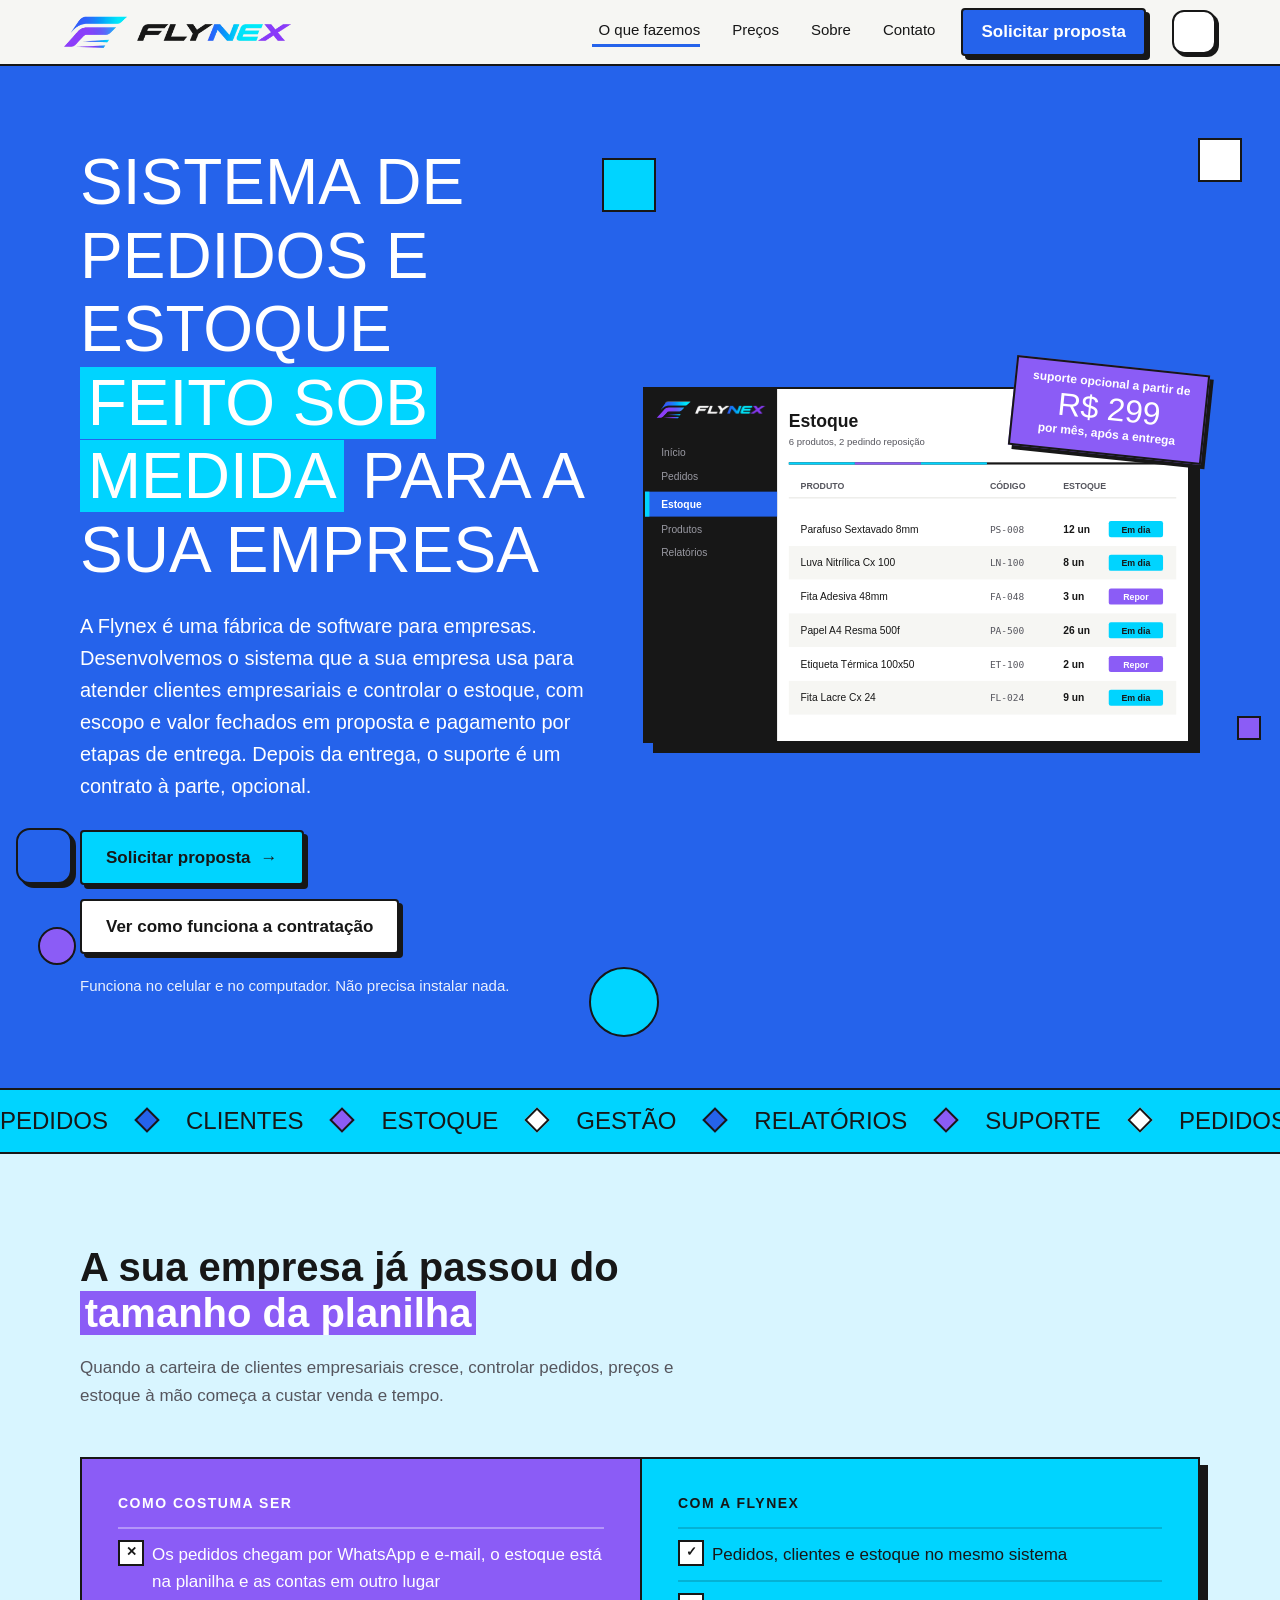
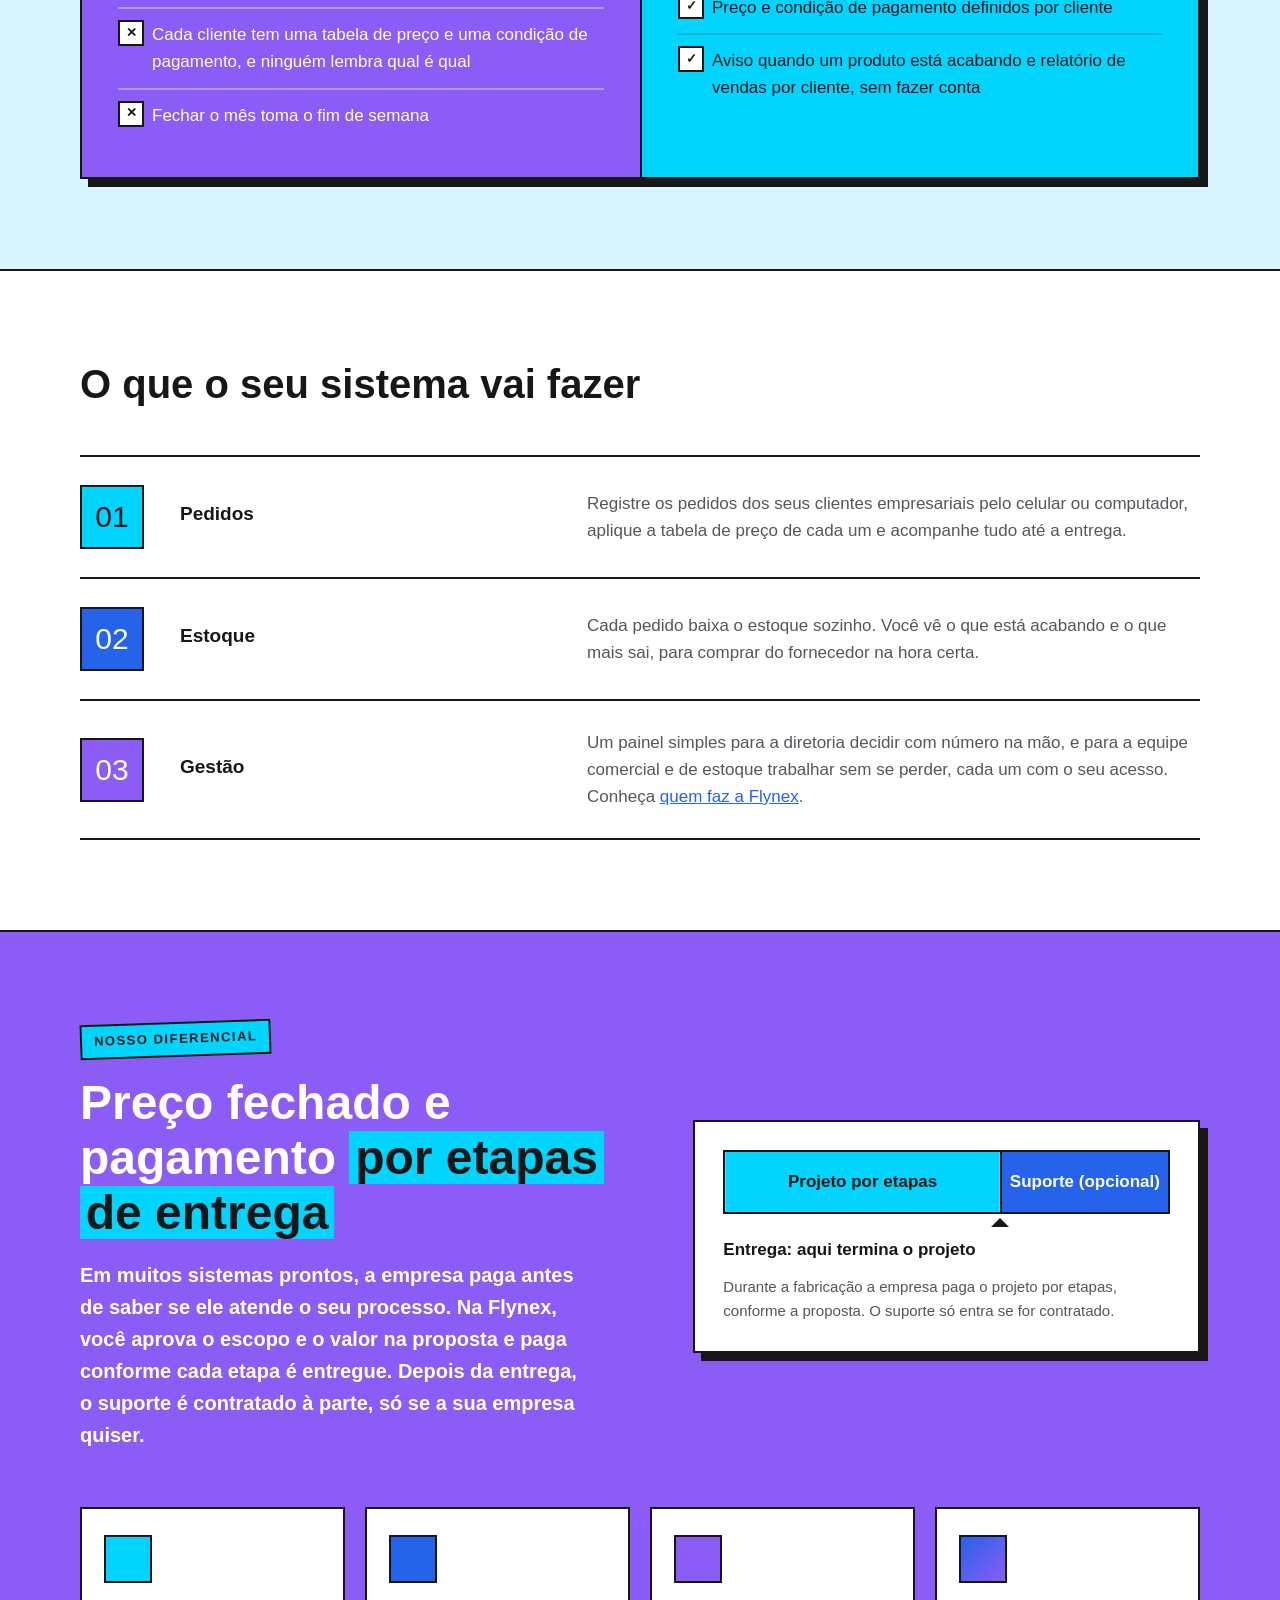
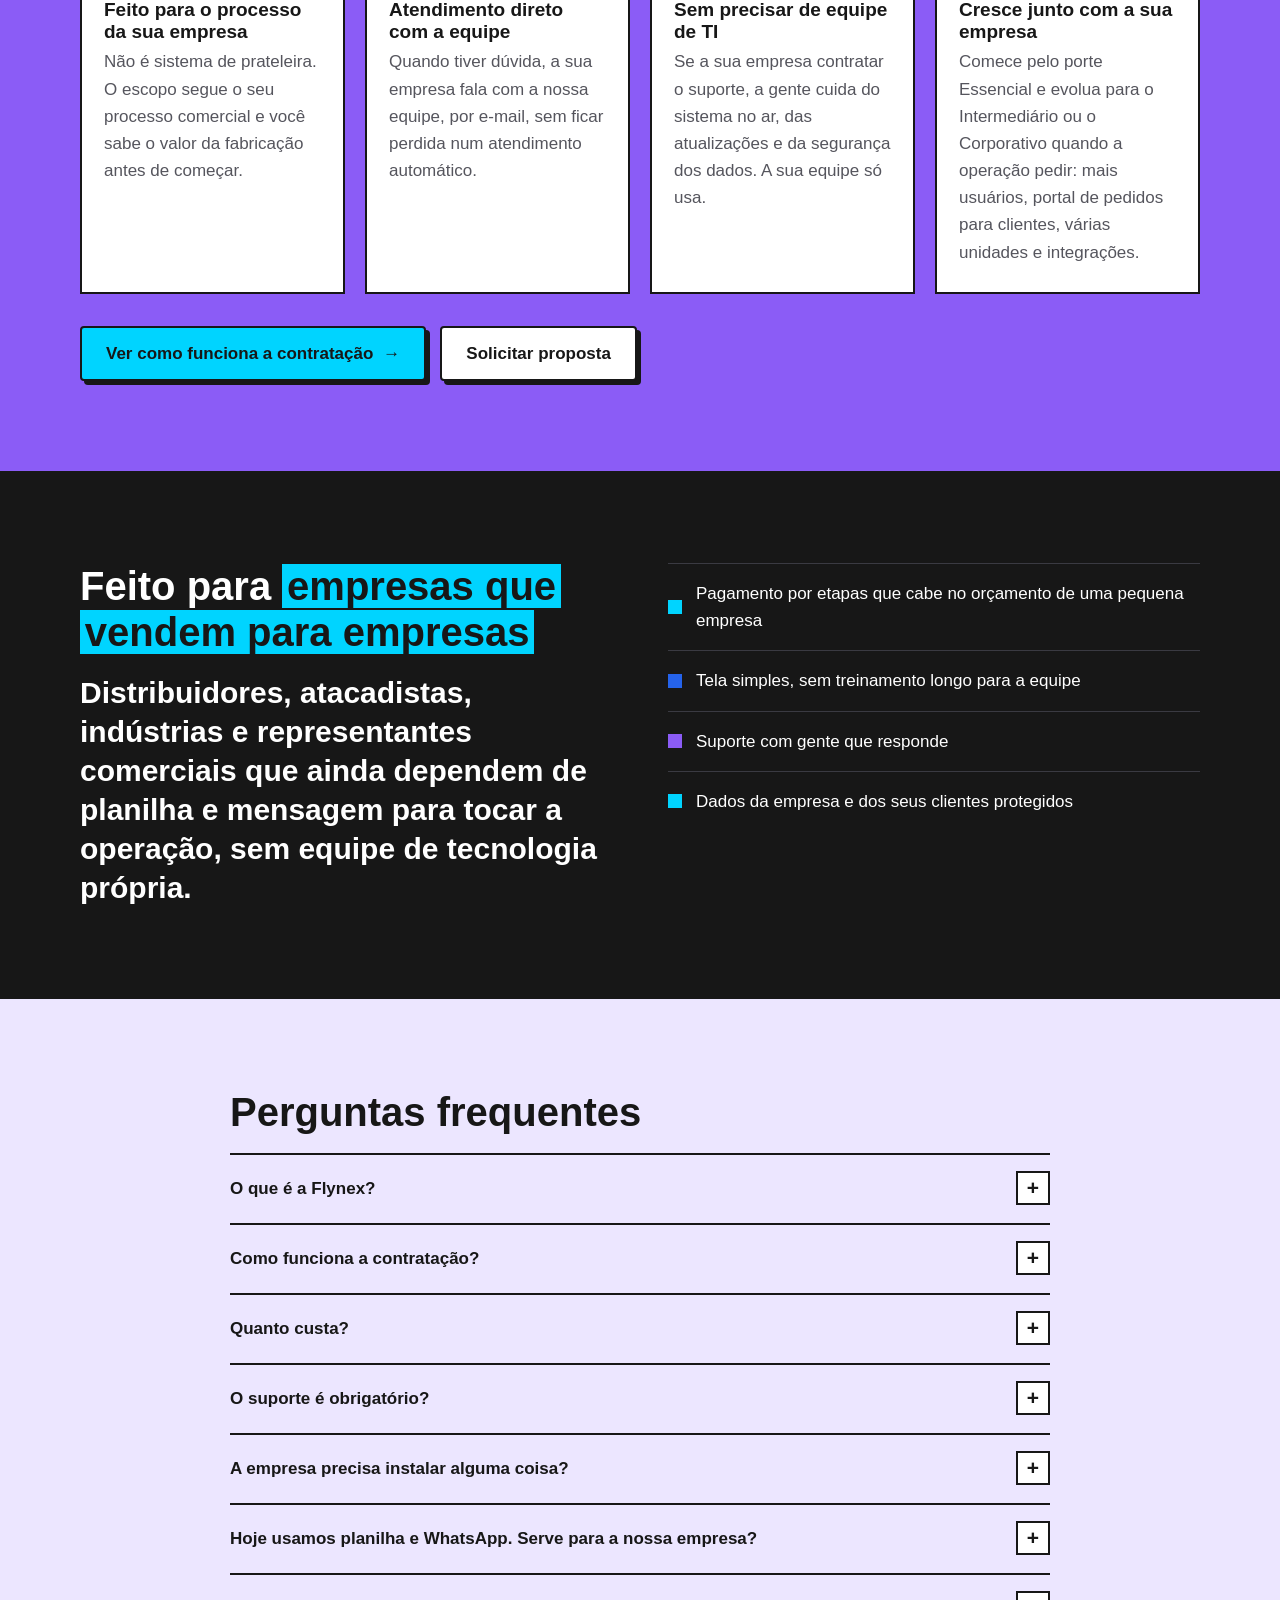
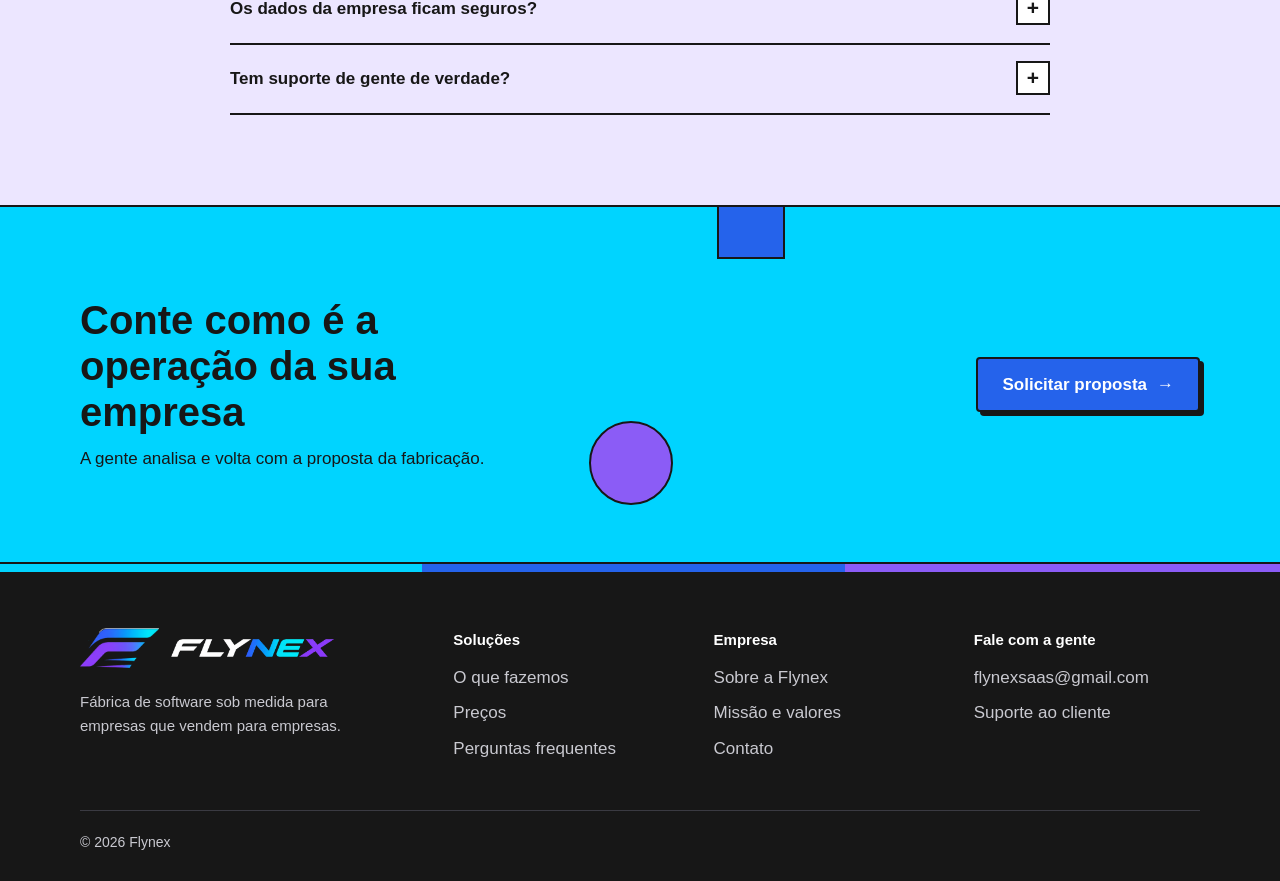
==== commit 500dc3fe: "Remove dependências externas e melhora acessibilidade visual" ====
--- a/index.html
+++ b/index.html
@@ -3,21 +3,9 @@
   <head>
     <meta charset="UTF-8" />
     <meta name="viewport" content="width=device-width, initial-scale=1.0" />
-    <title>
-      Flynex | Software sob medida para empresas: pedidos e estoque
-    </title>
+    <title>Flynex | Software sob medida para empresas: pedidos e estoque</title>
     <meta name="theme-color" content="#2563EB" />
-    <link rel="icon" href="IMG/favicon-32.png" type="image/png" sizes="32x32" />
-    <link rel="icon" href="IMG/icon-192.png" type="image/png" sizes="192x192" />
-    <link rel="apple-touch-icon" href="IMG/apple-touch-icon.png" />
-    <link
-      rel="stylesheet"
-      href="https://fonts.googleapis.com/css2?family=Inter:wght@400;500;600;700&family=Racing+Sans+One&display=swap"
-    />
-    <link
-      rel="stylesheet"
-      href="https://cdnjs.cloudflare.com/ajax/libs/font-awesome/6.0.0-beta3/css/all.min.css"
-    />
+    <link rel="stylesheet" href="CSS/icons-local.css" />
     <link rel="stylesheet" href="CSS/style.css" />
     <link rel="stylesheet" href="CSS/acessibilidade.css" />
     <link rel="stylesheet" href="CSS/tema.css" />
@@ -32,7 +20,17 @@
     <div class="progress" id="progress"></div>
     <header>
       <a class="logo" href="index.html" aria-label="Flynex, página inicial"
-        ><img class="logo-mark logo-mark-claro" src="IMG/logo-simbolo.png" alt="" width="63" height="32" /><img class="logo-mark logo-mark-escuro" src="IMG/logo-simbolo-escuro.png" alt="" width="86" height="32" /><img
+        ><img
+          class="logo-mark logo-mark-claro"
+          src="IMG/logo-simbolo.png"
+          alt=""
+          width="63"
+          height="32" /><img
+          class="logo-mark logo-mark-escuro"
+          src="IMG/logo-simbolo-escuro.png"
+          alt=""
+          width="86"
+          height="32" /><img
           class="logo-word logo-word-claro"
           src="IMG/logotipo-claro.png"
           alt="Flynex"
@@ -72,7 +70,11 @@
               <span class="hl">feito sob medida</span> para a sua empresa
             </h1>
             <p class="lead">
-              A Flynex é uma fábrica de software para empresas. Desenvolvemos o sistema que a sua empresa usa para atender clientes empresariais e controlar o estoque, com escopo e valor fechados em proposta e pagamento por etapas de entrega. Depois da entrega, o suporte é um contrato à parte, opcional.
+              A Flynex é uma fábrica de software para empresas. Desenvolvemos o
+              sistema que a sua empresa usa para atender clientes empresariais e
+              controlar o estoque, com escopo e valor fechados em proposta e
+              pagamento por etapas de entrega. Depois da entrega, o suporte é um
+              contrato à parte, opcional.
             </p>
             <div class="cta-row">
               <a
@@ -80,7 +82,9 @@
                 href="contato.html?assunto=proposta"
                 >Solicitar proposta</a
               >
-              <a class="btn" href="precos.html">Ver como funciona a contratação</a>
+              <a class="btn" href="precos.html"
+                >Ver como funciona a contratação</a
+              >
             </div>
             <p class="fine">
               Funciona no celular e no computador. Não precisa instalar nada.
@@ -88,7 +92,8 @@
           </div>
           <div class="shot-wrap">
             <div class="sticker">
-              <small>suporte opcional a partir de</small><strong>R$ 299</strong ><small>por mês, após a entrega</small>
+              <small>suporte opcional a partir de</small><strong>R$ 299</strong
+              ><small>por mês, após a entrega</small>
             </div>
             <img
               class="shot"
@@ -193,10 +198,15 @@
             <div class="reveal">
               <span class="kicker">Nosso diferencial</span>
               <h2>
-                Preço fechado e pagamento <span class="hl">por etapas de entrega</span>
+                Preço fechado e pagamento
+                <span class="hl">por etapas de entrega</span>
               </h2>
               <p class="diff-lead">
-                Em muitos sistemas prontos, a empresa paga antes de saber se ele atende o seu processo. Na Flynex, você aprova o escopo e o valor na proposta e paga conforme cada etapa é entregue. Depois da entrega, o suporte é contratado à parte, só se a sua empresa quiser.
+                Em muitos sistemas prontos, a empresa paga antes de saber se ele
+                atende o seu processo. Na Flynex, você aprova o escopo e o valor
+                na proposta e paga conforme cada etapa é entregue. Depois da
+                entrega, o suporte é contratado à parte, só se a sua empresa
+                quiser.
               </p>
             </div>
             <div class="timeline reveal">
@@ -208,7 +218,8 @@
                 <strong>Entrega:</strong> aqui termina o projeto
               </p>
               <p class="tl-sub">
-                Durante a fabricação a empresa paga o projeto por etapas, conforme a proposta. O suporte só entra se for contratado.
+                Durante a fabricação a empresa paga o projeto por etapas,
+                conforme a proposta. O suporte só entra se for contratado.
               </p>
             </div>
           </div>
@@ -233,7 +244,9 @@
               <i class="fas fa-shield-halved"></i>
               <h3>Sem precisar de equipe de TI</h3>
               <p>
-                Se a sua empresa contratar o suporte, a gente cuida do sistema no ar, das atualizações e da segurança dos dados. A sua equipe só usa.
+                Se a sua empresa contratar o suporte, a gente cuida do sistema
+                no ar, das atualizações e da segurança dos dados. A sua equipe
+                só usa.
               </p>
             </article>
             <article class="reveal">
@@ -260,7 +273,8 @@
         <div class="container split">
           <div class="reveal">
             <h2>
-              Feito para <span class="hl">empresas que vendem para empresas</span>
+              Feito para
+              <span class="hl">empresas que vendem para empresas</span>
             </h2>
             <p class="big">
               Distribuidores, atacadistas, indústrias e representantes
@@ -269,7 +283,9 @@
             </p>
           </div>
           <ul class="checks reveal">
-            <li>Pagamento por etapas que cabe no orçamento de uma pequena empresa</li>
+            <li>
+              Pagamento por etapas que cabe no orçamento de uma pequena empresa
+            </li>
             <li>Tela simples, sem treinamento longo para a equipe</li>
             <li>Suporte com gente que responde</li>
             <li>Dados da empresa e dos seus clientes protegidos</li>
@@ -285,8 +301,9 @@
             <p>
               É uma fábrica de software para empresas. A gente constrói o
               sistema de pedidos e estoque sob medida para a operação da sua
-              empresa e entrega pronto. Depois, se a empresa quiser, seguimos cuidando dele com um contrato de suporte. A sua equipe usa pelo navegador ou pelo
-              celular.
+              empresa e entrega pronto. Depois, se a empresa quiser, seguimos
+              cuidando dele com um contrato de suporte. A sua equipe usa pelo
+              navegador ou pelo celular.
             </p>
           </details>
           <details class="reveal">
@@ -301,13 +318,18 @@
           <details class="reveal">
             <summary>Quanto custa?</summary>
             <p>
-              São duas partes. O projeto de fabricação, cujo valor depende do porte e vem fechado na proposta, pago por etapas, e o contrato de suporte, opcional, a partir de R$ 299 por mês, que só começa depois da entrega.
+              São duas partes. O projeto de fabricação, cujo valor depende do
+              porte e vem fechado na proposta, pago por etapas, e o contrato de
+              suporte, opcional, a partir de R$ 299 por mês, que só começa
+              depois da entrega.
             </p>
           </details>
           <details class="reveal">
             <summary>O suporte é obrigatório?</summary>
             <p>
-              Não. Depois da entrega, a sua empresa decide se contrata o suporte. Se contratar, a cobrança mensal começa a partir da entrega do software pronto.
+              Não. Depois da entrega, a sua empresa decide se contrata o
+              suporte. Se contratar, a cobrança mensal começa a partir da
+              entrega do software pronto.
             </p>
           </details>
           <details class="reveal">
@@ -350,9 +372,7 @@
             <h2>Conte como é a operação da sua empresa</h2>
             <p>A gente analisa e volta com a proposta da fabricação.</p>
           </div>
-          <a
-            class="btn btn-primary btn-go"
-            href="contato.html?assunto=proposta"
+          <a class="btn btn-primary btn-go" href="contato.html?assunto=proposta"
             >Solicitar proposta</a
           >
         </div>
@@ -367,7 +387,19 @@
               class="flogo"
               href="index.html"
               aria-label="Flynex, página inicial"
-              ><img class="logo-mark logo-mark-claro" src="IMG/logo-simbolo.png" alt="" width="79" height="40" loading="lazy" /><img class="logo-mark logo-mark-escuro" src="IMG/logo-simbolo-escuro.png" alt="" width="108" height="40" loading="lazy" /><img
+              ><img
+                class="logo-mark logo-mark-claro"
+                src="IMG/logo-simbolo.png"
+                alt=""
+                width="79"
+                height="40"
+                loading="lazy" /><img
+                class="logo-mark logo-mark-escuro"
+                src="IMG/logo-simbolo-escuro.png"
+                alt=""
+                width="108"
+                height="40"
+                loading="lazy" /><img
                 class="logo-word"
                 src="IMG/logotipo-escuro.png"
                 alt="Flynex"
@@ -376,7 +408,8 @@
                 loading="lazy"
             /></a>
             <p>
-              Fábrica de software sob medida para empresas que vendem para empresas.
+              Fábrica de software sob medida para empresas que vendem para
+              empresas.
             </p>
           </div>
           <div>
@@ -403,7 +436,9 @@
                   ><i class="fas fa-envelope"></i> flynexsaas@gmail.com</a
                 >
               </li>
-              <li><a href="contato.html?assunto=suporte">Suporte ao cliente</a></li>
+              <li>
+                <a href="contato.html?assunto=suporte">Suporte ao cliente</a>
+              </li>
             </ul>
           </div>
         </div>
--- a/CSS/style.css
+++ b/CSS/style.css
@@ -1907,7 +1907,8 @@
 .js .flow > .reveal.in,
 .js .sizes > .reveal.in,
 .js .diff-cards > .reveal.in,
-.js .miv-vals > .reveal.in {
+.js .miv-vals > .reveal.in,
+.js .team-grid > .reveal.in {
   animation-name: surge;
 }
 
@@ -2095,3 +2096,80 @@
     transition-duration: 0.01ms !important;
   }
 }
+
+/* ====== equipe (sobre) ====== */
+
+.team-grid {
+  display: grid;
+  grid-template-columns: repeat(4, 1fr);
+  gap: 20px;
+}
+
+.team-card {
+  --c: var(--cyan);
+  position: relative;
+  overflow: hidden;
+  background: var(--surface);
+  border: 2px solid var(--ink);
+  transition:
+    transform 0.2s,
+    box-shadow 0.2s;
+}
+
+.team-card:nth-child(3n + 2) {
+  --c: var(--blue);
+}
+
+.team-card:nth-child(3n) {
+  --c: var(--purple);
+}
+
+.team-card::before {
+  content: "";
+  position: absolute;
+  left: 0;
+  right: 0;
+  top: 0;
+  height: 8px;
+  background: var(--c);
+  z-index: 1;
+}
+
+.team-card:hover {
+  transform: translate(-3px, -3px) rotate(-0.6deg);
+  box-shadow: 6px 6px 0 var(--ink);
+}
+
+.team-foto {
+  display: block;
+  width: 100%;
+  aspect-ratio: 1 / 1;
+  object-fit: cover;
+  border-bottom: 2px solid var(--ink);
+}
+
+.team-info {
+  padding: 18px 20px 22px;
+}
+
+.team-info h3 {
+  font-size: 20px;
+}
+
+.team-role {
+  margin-top: 4px;
+  color: var(--muted);
+  font-weight: 600;
+}
+
+@media (max-width: 1000px) {
+  .team-grid {
+    grid-template-columns: repeat(2, 1fr);
+  }
+}
+
+@media (max-width: 560px) {
+  .team-grid {
+    grid-template-columns: 1fr;
+  }
+}
--- a/CSS/tema.css
+++ b/CSS/tema.css
@@ -77,7 +77,15 @@
 
 /* cartões e áreas com superfície escura herdam texto claro */
 html[data-tema="escuro"]
-  :is(.size, .val, .pricebox-side, .timeline, .diff-cards article, .flow li) {
+  :is(
+    .size,
+    .val,
+    .team-card,
+    .pricebox-side,
+    .timeline,
+    .diff-cards article,
+    .flow li
+  ) {
   color: var(--ink);
 }
 
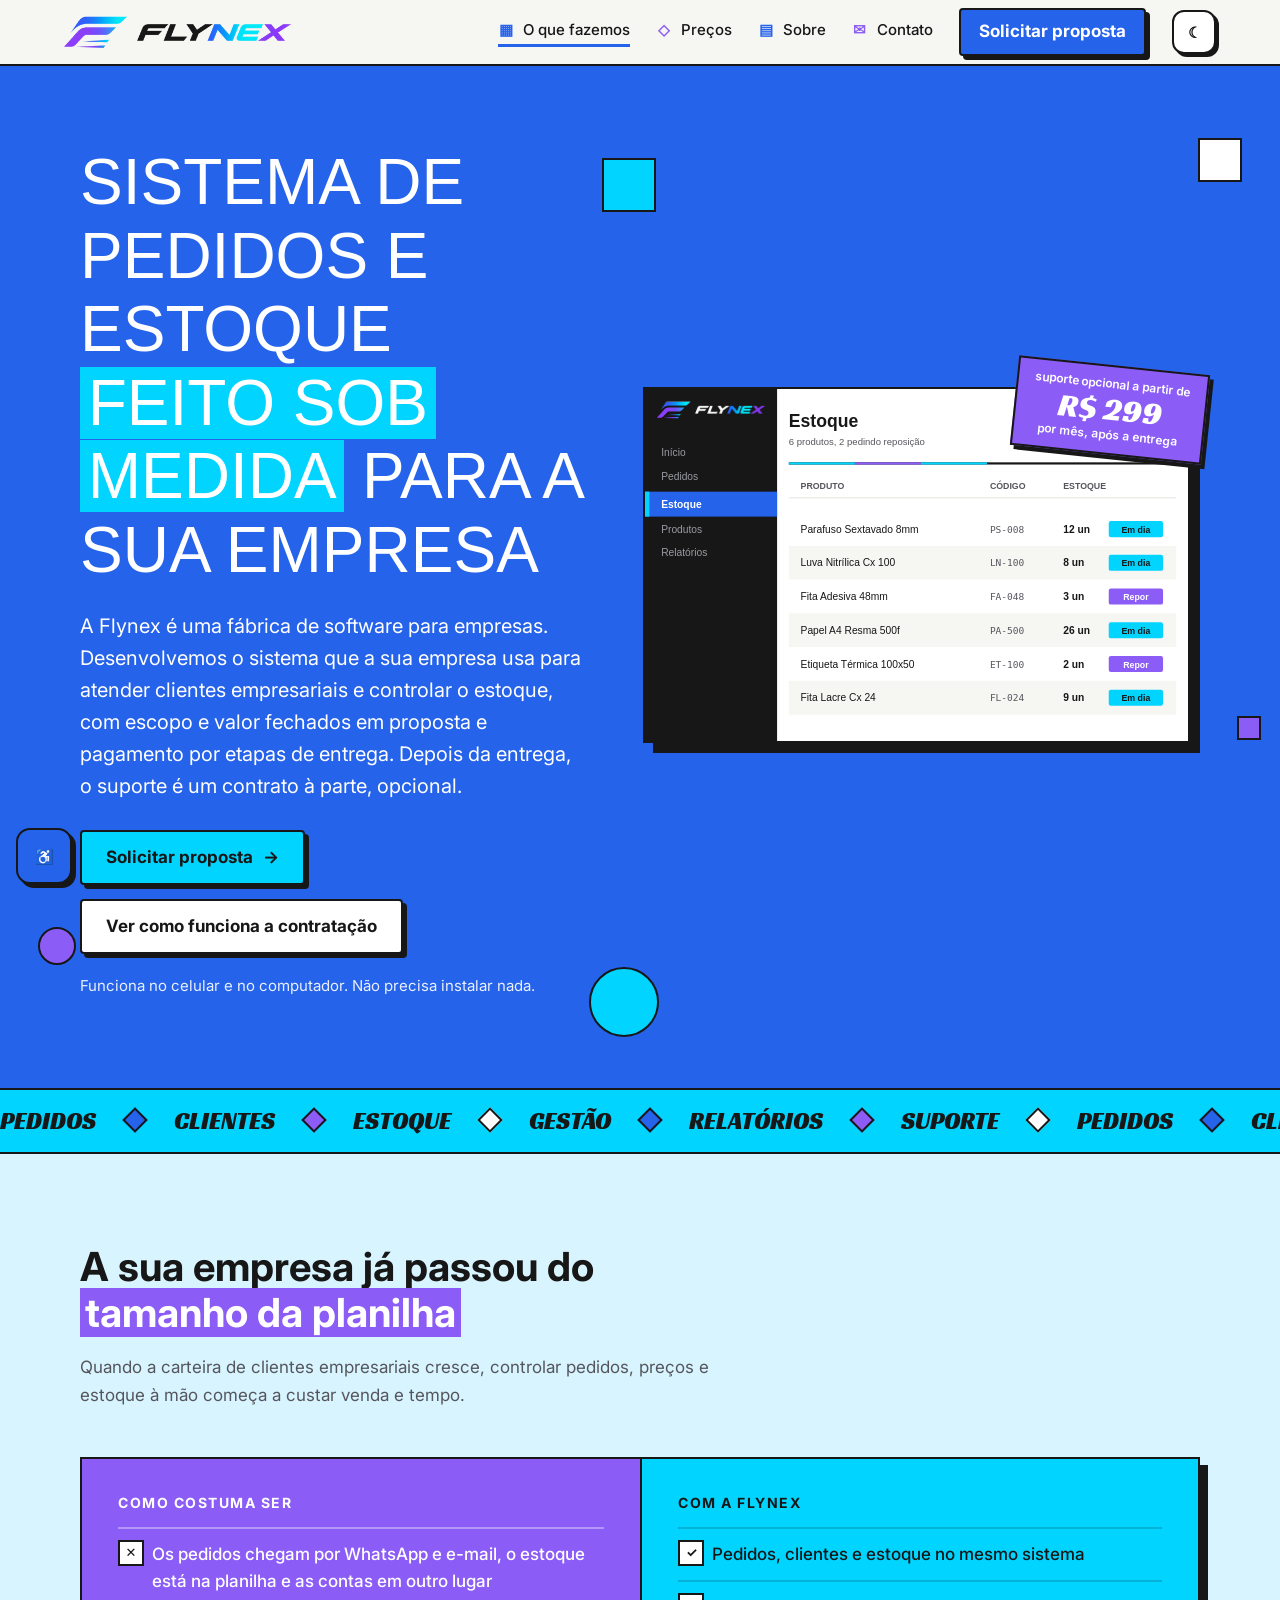
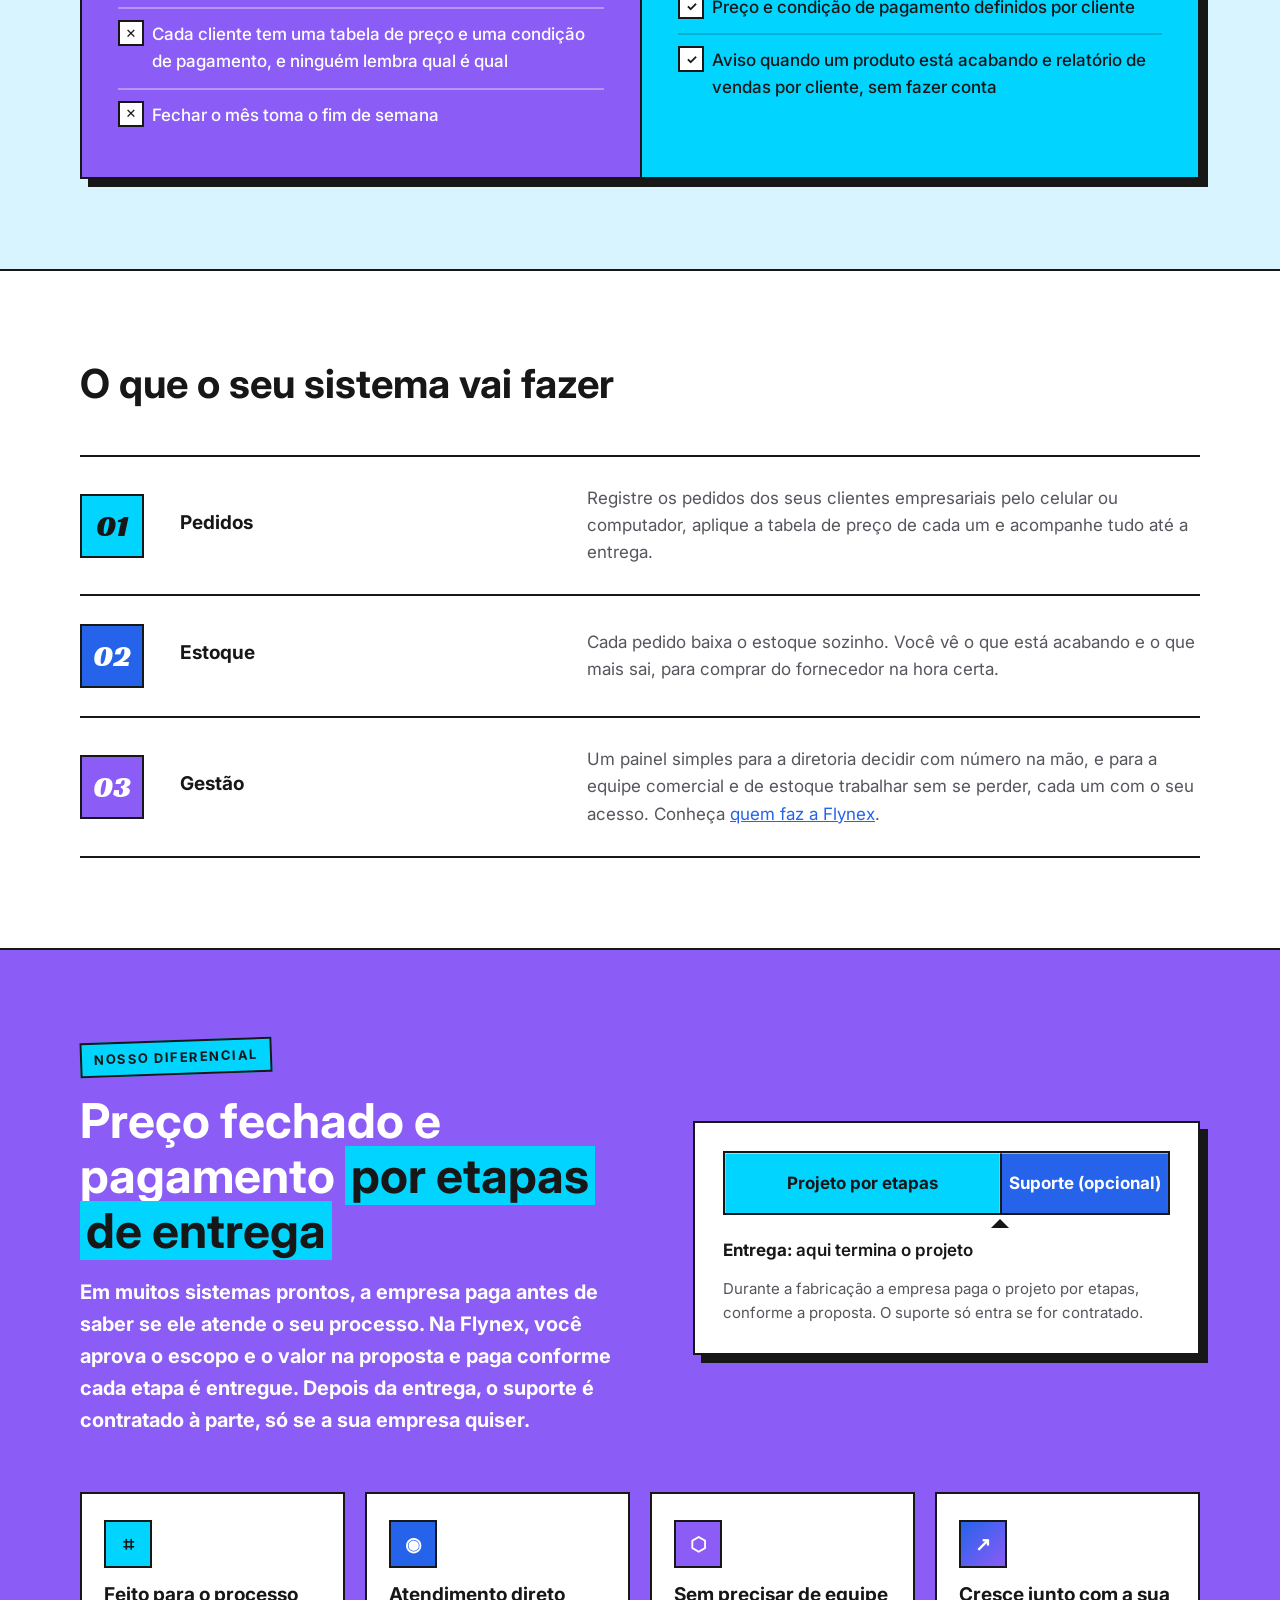
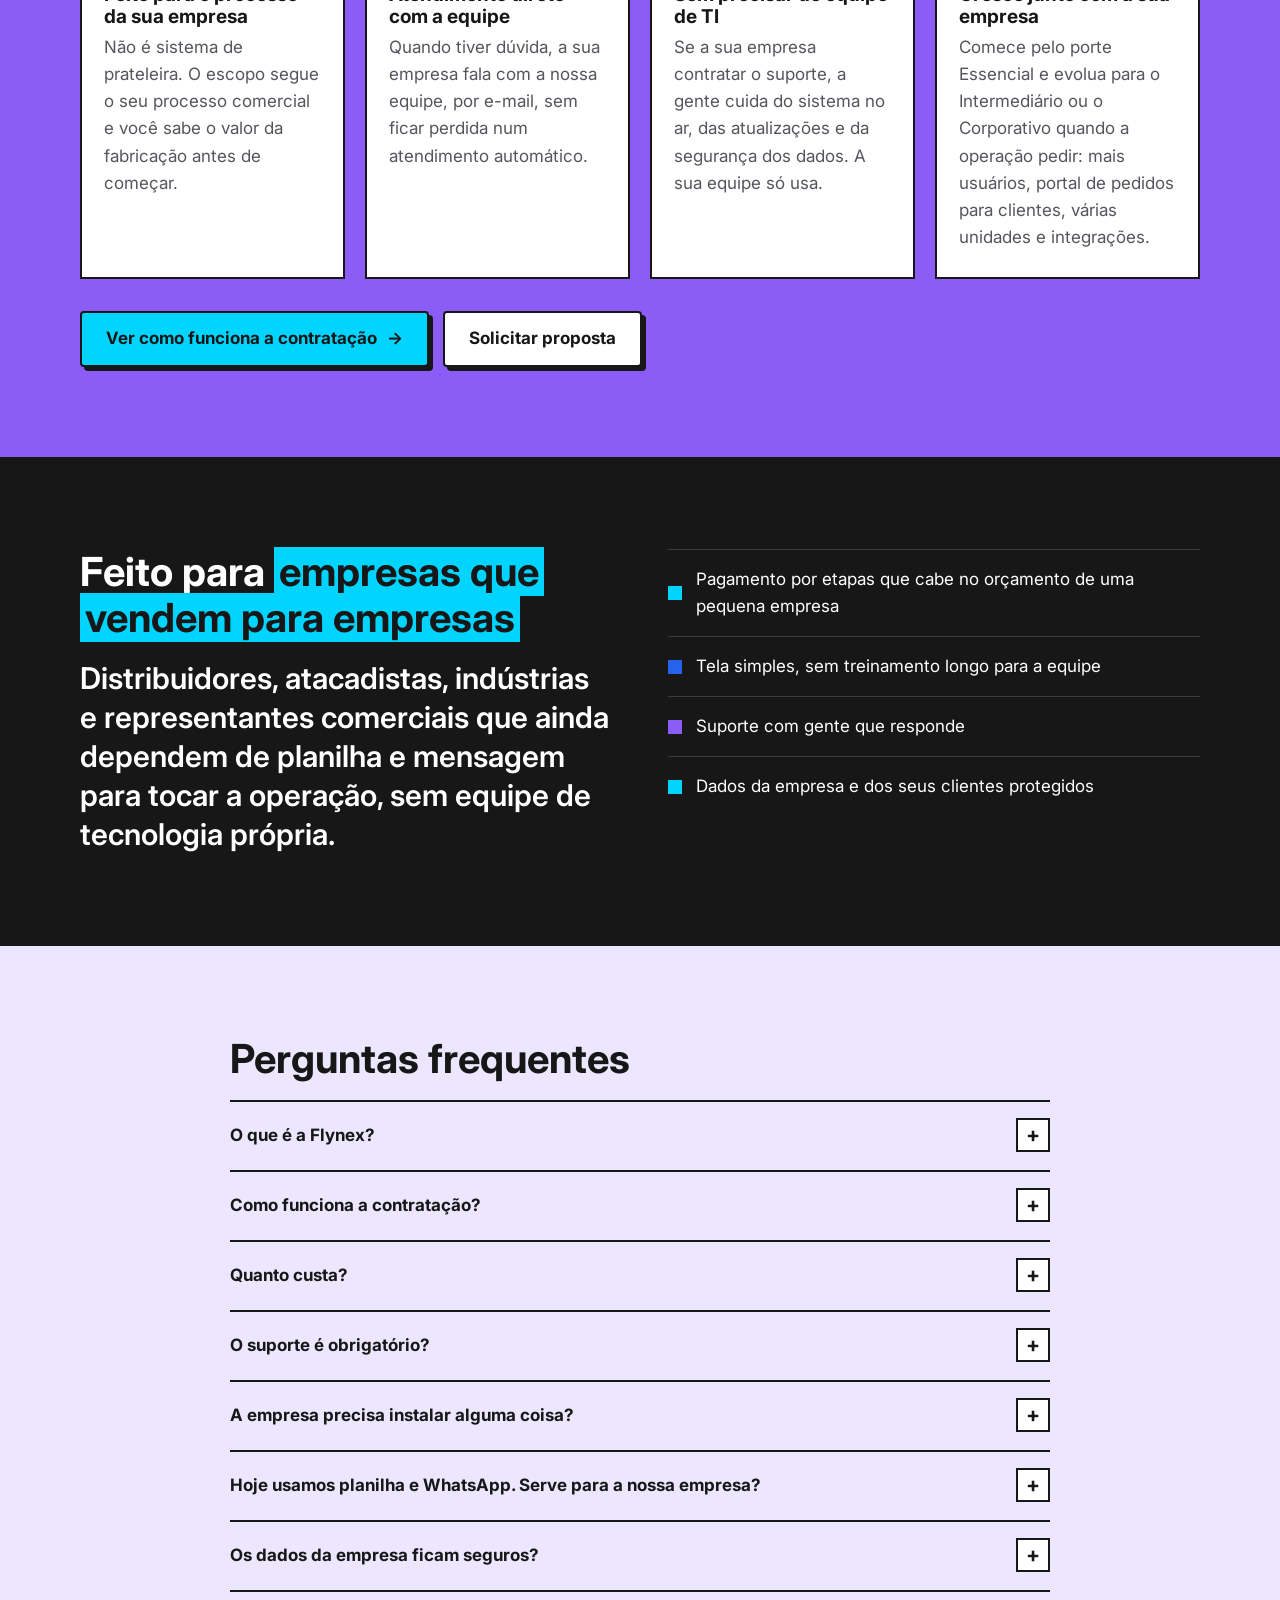
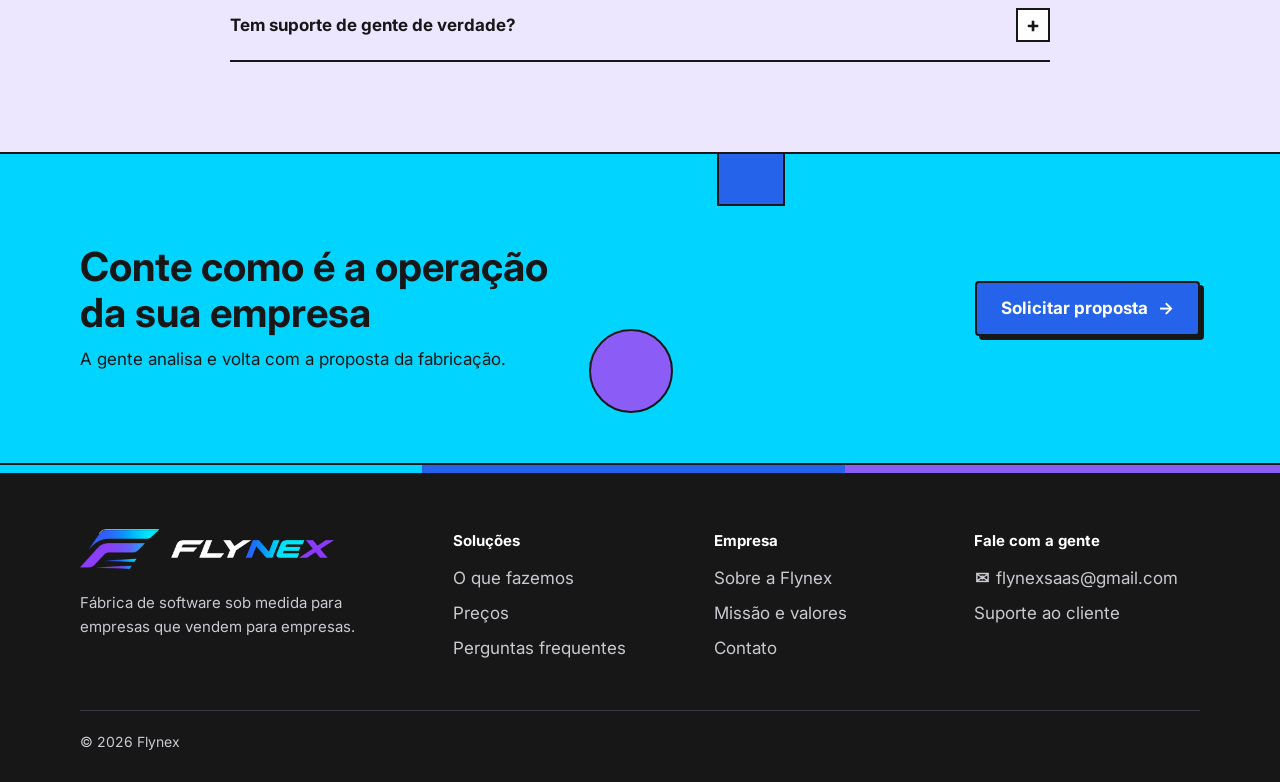
==== commit 5f4ee041: "Restaura tipografia original da Flynex" ====
--- a/index.html
+++ b/index.html
@@ -2,6 +2,9 @@
 <html lang="pt-BR">
   <head>
     <meta charset="UTF-8" />
+    <link rel="preconnect" href="https://fonts.googleapis.com" />
+    <link rel="preconnect" href="https://fonts.gstatic.com" crossorigin />
+    <link href="https://fonts.googleapis.com/css2?family=Inter:wght@400;500;600;700&family=Racing+Sans+One&display=swap" rel="stylesheet" />
     <meta name="viewport" content="width=device-width, initial-scale=1.0" />
     <title>Flynex | Software sob medida para empresas: pedidos e estoque</title>
     <meta name="theme-color" content="#2563EB" />
--- a/CSS/icons-local.css
+++ b/CSS/icons-local.css
@@ -0,0 +1,30 @@
+/* Ícones essenciais em CSS local, sem dependências externas. */
+.fas,.far,.fab{display:inline-flex;align-items:center;justify-content:center;font-family:Arial,sans-serif;font-style:normal;font-weight:700;line-height:1;min-width:1em}
+.fa-layer-group::before{content:"▦"}
+.fa-tags::before{content:"◇"}
+.fa-building::before{content:"▤"}
+.fa-envelope::before{content:"✉"}
+.fa-check::before{content:"✓"}
+.fa-bullseye::before{content:"◎"}
+.fa-eye::before{content:"◉"}
+.fa-lightbulb::before{content:"✦"}
+.fa-bolt::before{content:"ϟ"}
+.fa-handshake::before{content:"↔"}
+.fa-ruler-combined::before{content:"⌗"}
+.fa-headset::before{content:"◉"}
+.fa-shield-halved::before{content:"⬡"}
+.fa-chart-line::before{content:"↗"}
+.fa-instagram::before{content:"◎"}
+.fa-circle-half-stroke::before{content:"◐"}
+.fa-droplet::before{content:"●"}
+.fa-font::before{content:"A"}
+.fa-align-left::before{content:"≡"}
+.fa-text-width::before{content:"↔"}
+.fa-link::before{content:"↗"}
+.fa-pause::before{content:"Ⅱ"}
+.fa-arrow-pointer::before{content:"➤"}
+.fa-universal-access::before{content:"♿"}
+.fa-xmark::before{content:"×"}
+.fa-rotate-left::before{content:"↶"}
+.fa-sun::before{content:"☼"}
+.fa-moon::before{content:"☾"}
--- a/CSS/style.css
+++ b/CSS/style.css
@@ -27,7 +27,7 @@
 }
 
 body {
-  font-family: "Inter", Arial, sans-serif;
+  font-family: Inter, ui-sans-serif, system-ui, -apple-system, BlinkMacSystemFont, "Segoe UI", sans-serif;
   background: var(--paper);
   color: var(--ink);
   line-height: 1.6;
@@ -71,7 +71,7 @@
 }
 
 h1 {
-  font-family: "Racing Sans One", "Inter", sans-serif;
+  font-family: Impact, Haettenschweiler, "Arial Narrow Bold", sans-serif;
   font-weight: 400;
   font-size: 64px;
   text-transform: uppercase;
@@ -2091,10 +2091,8 @@
 }
 
 @media (prefers-reduced-motion: reduce) {
-  * {
-    animation-duration: 0.01ms !important;
-    transition-duration: 0.01ms !important;
-  }
+  *, *::before, *::after { animation: none !important; transition: none !important; scroll-behavior: auto !important; }
+  .reveal { opacity: 1 !important; transform: none !important; }
 }
 
 /* ====== equipe (sobre) ====== */
@@ -2173,3 +2171,8 @@
     grid-template-columns: 1fr;
   }
 }
+
+@media (max-width: 768px) {
+  .shot { animation: none; }
+  .shapes span, .page-hero::before, .page-hero::after, .cta::before, .cta::after { animation: none; }
+}
--- a/CSS/acessibilidade.css
+++ b/CSS/acessibilidade.css
@@ -5,7 +5,7 @@
   left: 16px;
   bottom: 16px;
   z-index: 200;
-  font-family: "Inter", Arial, sans-serif;
+  font-family: Inter, ui-sans-serif, system-ui, -apple-system, BlinkMacSystemFont, "Segoe UI", sans-serif;
   font-size: 15px;
   line-height: 1.4;
   color: #171717;
@@ -71,7 +71,7 @@
 }
 
 .a11y-topo h2 {
-  font-family: "Racing Sans One", "Inter", sans-serif;
+  font-family: Impact, Haettenschweiler, "Arial Narrow Bold", sans-serif;
   font-size: 22px;
   font-weight: 400;
   letter-spacing: 0.02em;
